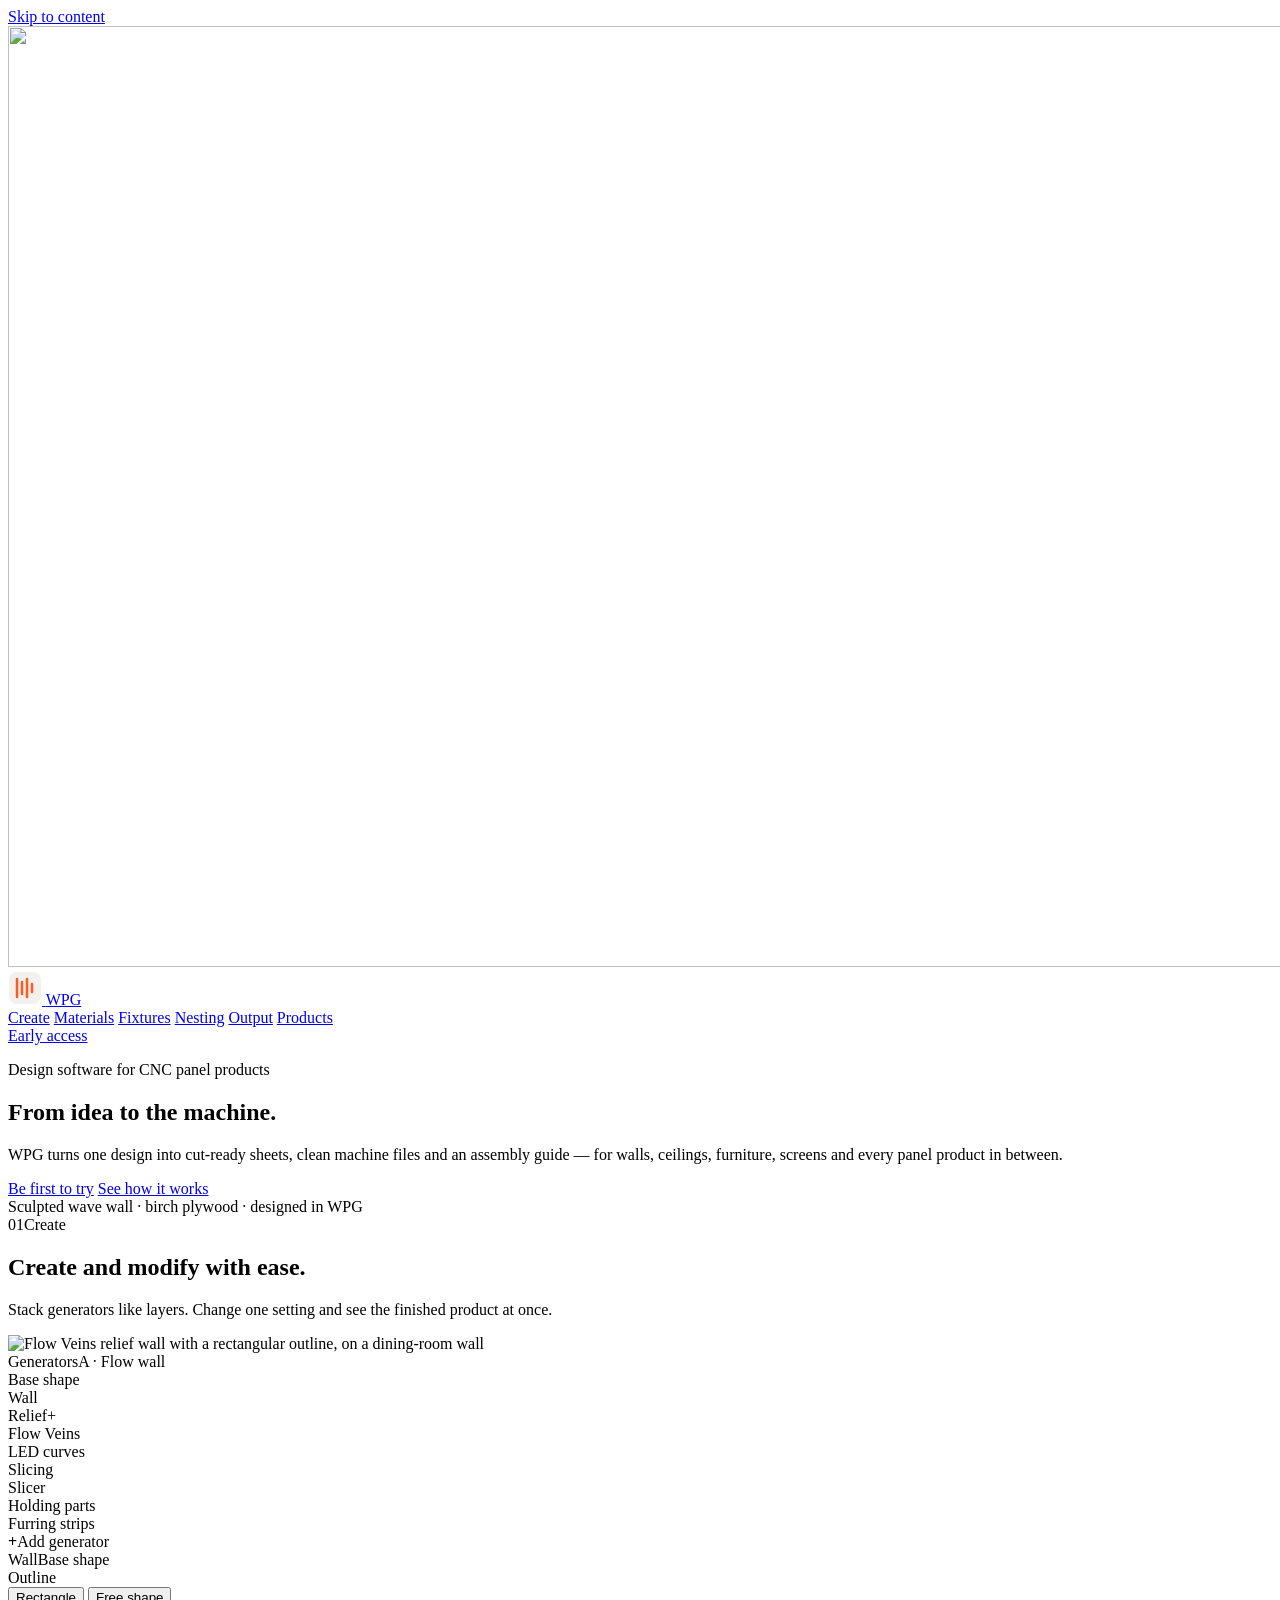
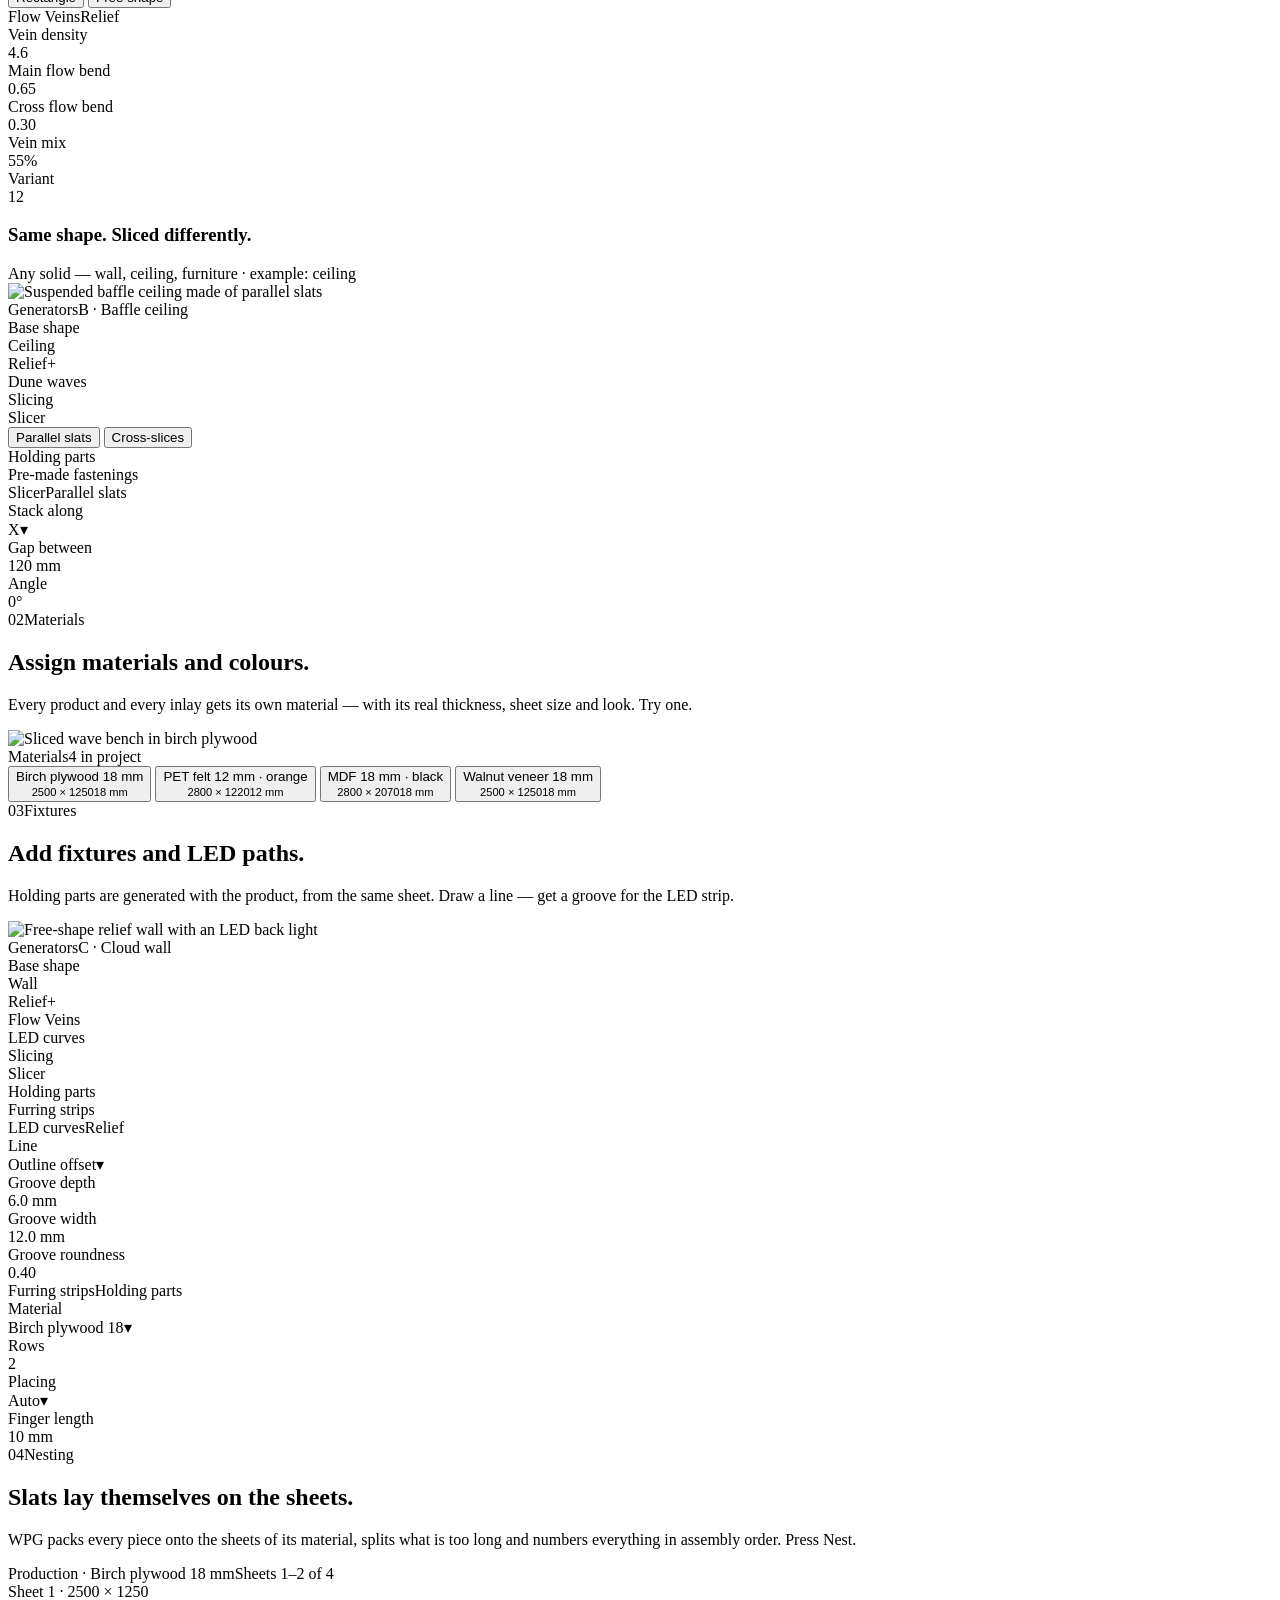
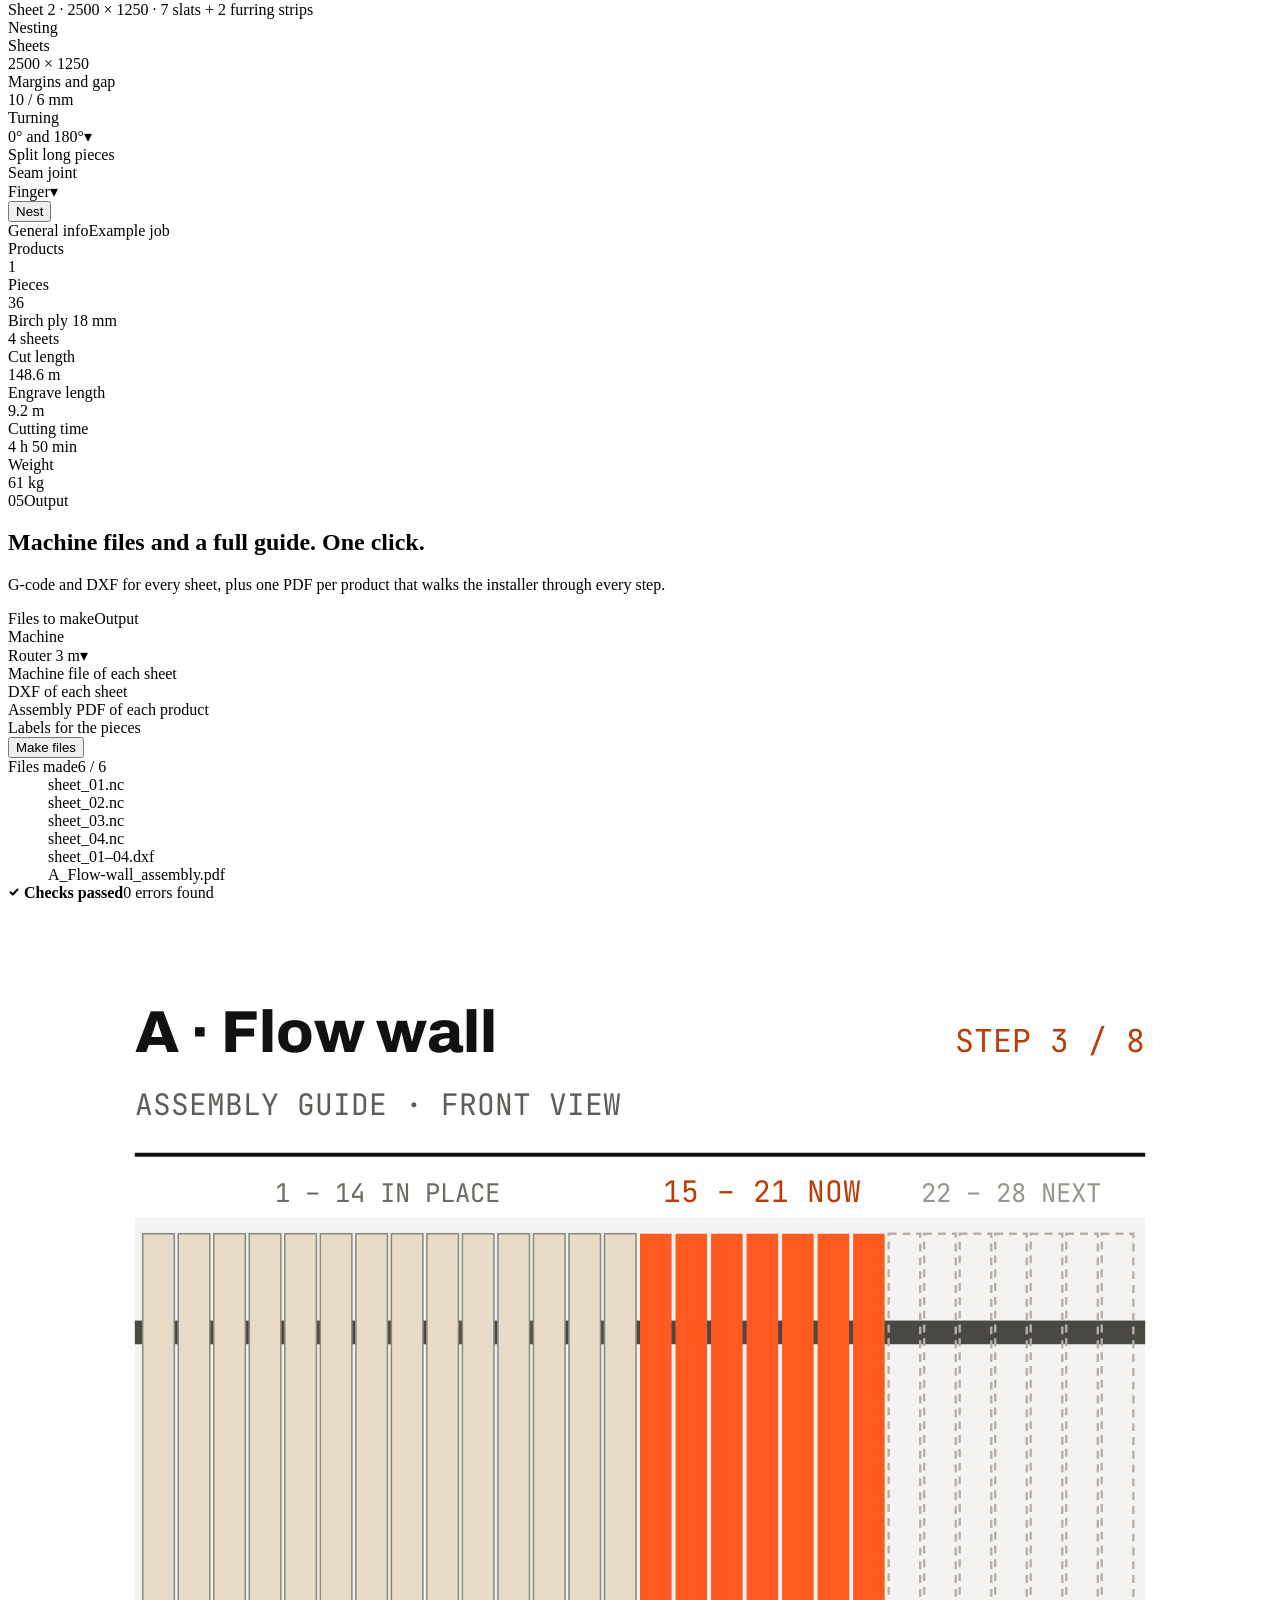
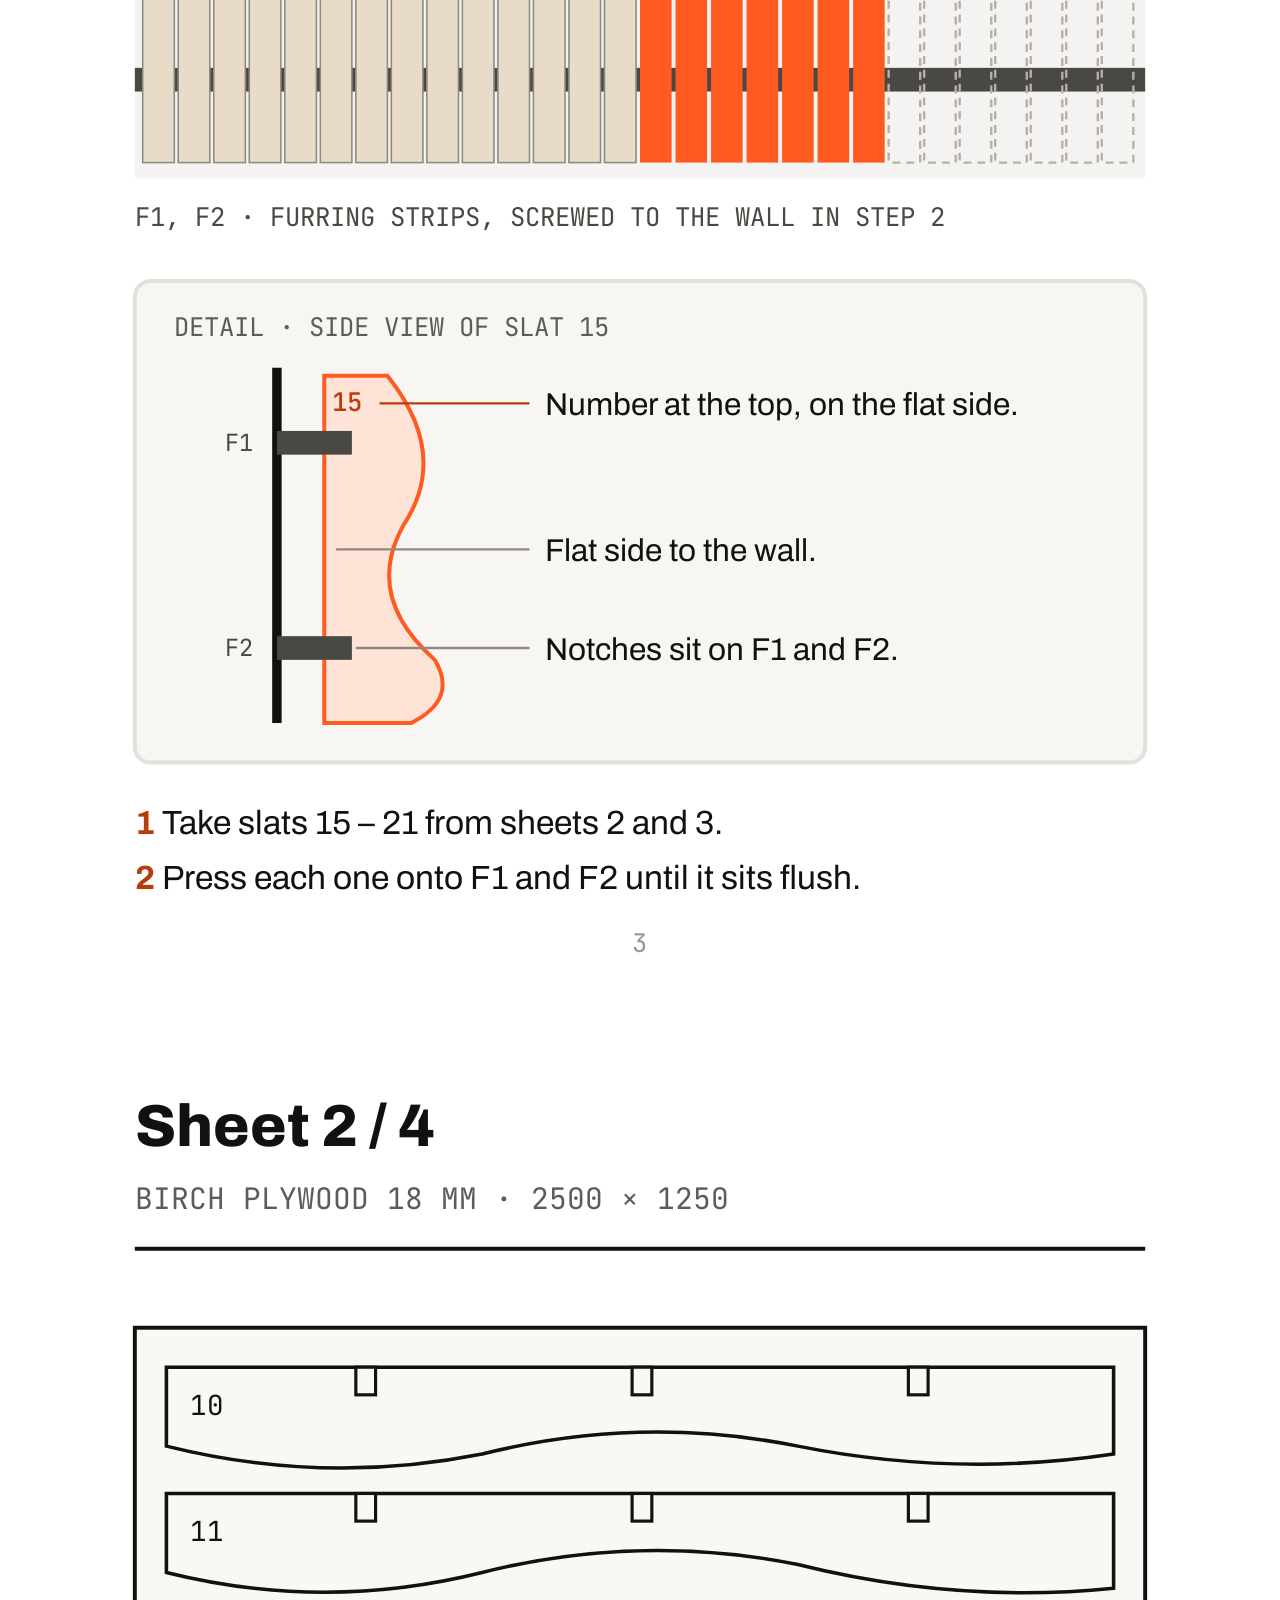
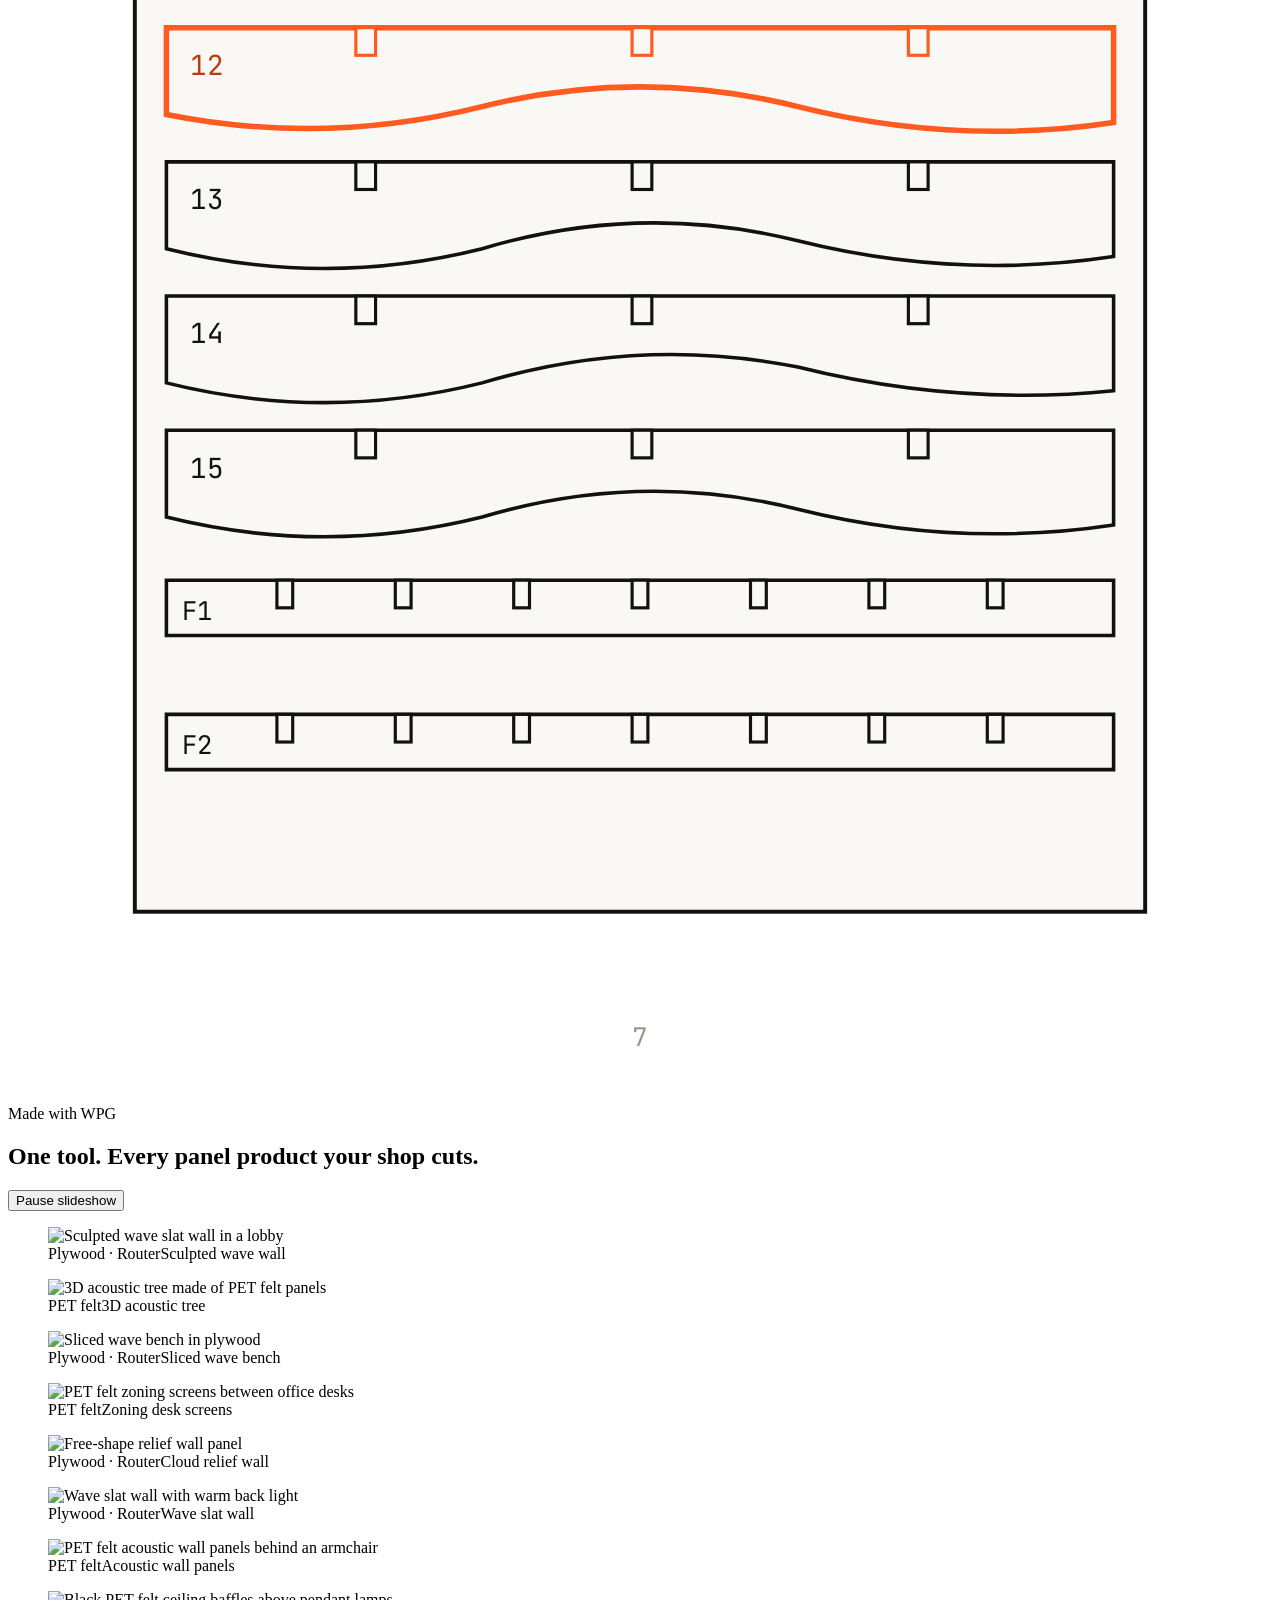
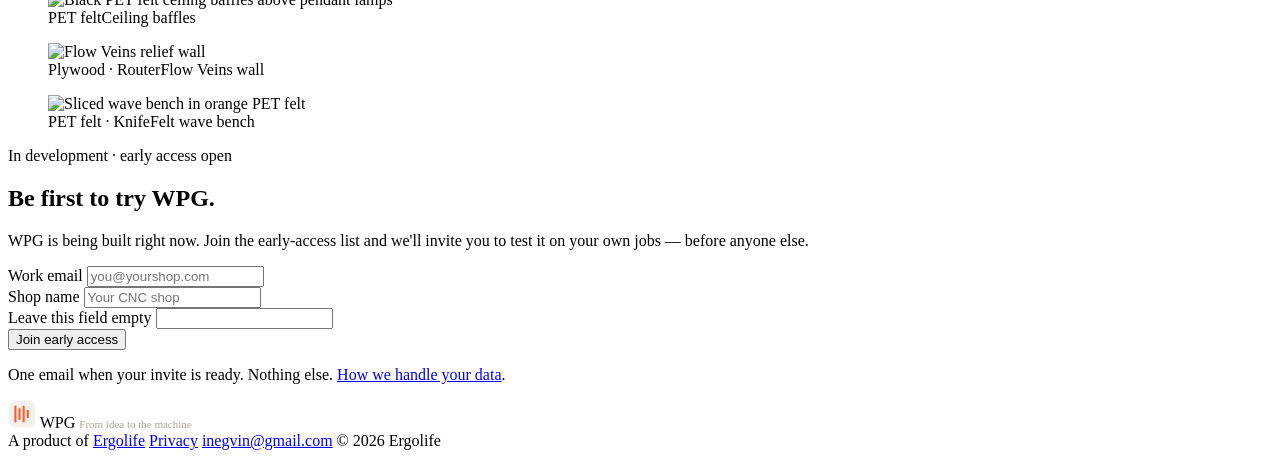
==== index.html @ 5a4cfd6c "Add files via upload" ====
<!doctype html>
<html lang="en">
<head>
  <meta charset="utf-8">
  <meta name="viewport" content="width=device-width, initial-scale=1">
  <title>WPG — From idea to the machine | CNC panel design software</title>
  <meta name="description" content="WPG turns one design into cut-ready sheets, clean machine files and an assembly guide — for walls, ceilings, furniture and every CNC panel product. In development: join early access.">
  <meta name="theme-color" content="#0b0b0a">

  <meta property="og:type" content="website">
  <meta property="og:title" content="WPG — From idea to the machine">
  <meta property="og:description" content="Design software for CNC panel products. Nesting, machine files and assembly guides in one tool. Join early access.">
  <meta property="og:image" content="assets/og-image.jpg">
  <meta name="twitter:card" content="summary_large_image">

  <link rel="icon" href="assets/favicon.svg" type="image/svg+xml">
  <link rel="preconnect" href="https://fonts.googleapis.com">
  <link rel="preconnect" href="https://fonts.gstatic.com" crossorigin>
  <link rel="stylesheet" href="https://fonts.googleapis.com/css2?family=Archivo:wdth,wght@62..125,300..900&amp;family=Instrument+Serif:ital@0;1&amp;family=JetBrains+Mono:wght@400;500&amp;display=swap">
  <link rel="preload" as="image" href="assets/img/hero-wave-lobby.jpg">
  <link rel="stylesheet" href="css/styles.css">

  <script>document.documentElement.classList.add('js');</script>
  <script src="js/config.js" defer></script>
  <script src="js/main.js" defer></script>
</head>
<body>
<a class="skip-link" href="#main">Skip to content</a>

<!-- ================= HERO ================= -->
<div class="hero">
  <img class="hero__bg" src="assets/img/hero-wave-lobby.jpg" alt="" width="1672" height="941">
  <div class="hero__scrim" aria-hidden="true"></div>

  <header class="site-header">
    <div class="wrap site-header__inner">
      <a class="brand" href="#top" aria-label="WPG home">
        <svg width="34" height="34" viewBox="0 0 34 34" aria-hidden="true"><rect x="1" y="1" width="32" height="32" rx="8" fill="#F2F1EE"/><path d="M9 8v18M14 11v12M19 8v18M24 13v8" stroke="#FF5A1F" stroke-width="2.5" stroke-linecap="round"/></svg>
        <span class="brand__name">WPG</span>
      </a>
      <nav class="site-nav mono" aria-label="Main">
        <a href="#create">Create</a>
        <a href="#materials">Materials</a>
        <a href="#fixtures">Fixtures</a>
        <a href="#nesting">Nesting</a>
        <a href="#output">Output</a>
        <a href="#products">Products</a>
      </nav>
      <a class="btn btn--primary btn--small" href="#early-access">Early access</a>
    </div>
  </header>

  <section id="top" class="wrap hero__content" aria-labelledby="hero-title">
    <p class="hero__eyebrow mono">Design software for CNC panel products</p>
    <h1 id="hero-title" class="display h1 hero__title">From idea to the <span class="serif">machine.</span></h1>
    <p class="hero__lede">WPG turns one design into cut-ready sheets, clean machine files and an assembly guide — for walls, ceilings, furniture, screens and every panel product in between.</p>
    <div class="hero__actions">
      <a class="btn btn--primary" href="#early-access">Be first to try</a>
      <a class="btn btn--ghost" href="#create">See how it works</a>
    </div>
  </section>

  <div class="wrap hero__caption"><span class="mono">Sculpted wave wall · birch plywood · designed in WPG</span></div>
</div>

<main id="main">

<!-- ================= 01 CREATE ================= -->
<section id="create" class="section section--light" aria-labelledby="create-title">
  <div class="wrap">
    <div class="chapter-head" data-reveal>
      <div class="chapter-head__label"><span class="chapter-head__num" aria-hidden="true">01</span><span class="chapter-head__tag mono">Create</span></div>
      <div class="chapter-head__text">
        <h2 id="create-title" class="display h2">Create and modify <span class="serif">with ease.</span></h2>
        <p class="lede">Stack generators like layers. Change one setting and see the finished product at once.</p>
      </div>
    </div>

    <div class="stage">
      <img class="shot" id="outline-shot" data-reveal="grow" src="assets/img/flow-veins-rectangle.jpg" width="1600" height="1000" alt="Flow Veins relief wall with a rectangular outline, on a dining-room wall" loading="lazy">

      <div class="float float--tl" data-reveal="pop">
        <div class="ui" aria-label="Generator stack, interface preview">
          <div class="ui__head"><span>Generators</span><span>A · Flow wall</span></div>
          <div class="ui__body">
            <span class="ui__group">Base shape</span>
            <div class="ui__item"><span class="tick"></span>Wall</div>
            <div class="ui__group-row"><span class="ui__group">Relief</span><span class="ui__plus" aria-hidden="true">+</span></div>
            <div class="ui__item is-on"><span class="tick"></span>Flow Veins</div>
            <div class="ui__item"><span class="tick"></span>LED curves</div>
            <span class="ui__group">Slicing</span>
            <div class="ui__item"><span class="tick"></span>Slicer</div>
            <span class="ui__group">Holding parts</span>
            <div class="ui__item"><span class="tick"></span>Furring strips</div>
            <div class="ui__add"><b>+</b>Add generator</div>
          </div>
        </div>
      </div>

      <div class="float float--br" data-reveal="pop">
        <div class="ui">
          <div class="ui__head"><span>Wall</span><span>Base shape</span></div>
          <div class="ui__body">
            <span class="ui__label">Outline</span>
            <div class="seg" role="group" aria-label="Outline of the wall">
              <button type="button" class="seg__btn" data-outline="rectangle" aria-pressed="true">Rectangle</button>
              <button type="button" class="seg__btn" data-outline="free" aria-pressed="false">Free shape</button>
            </div>
          </div>
          <div class="ui__head ui__head--split"><span>Flow Veins</span><span>Relief</span></div>
          <div class="ui__body">
            <div class="ui__row"><span class="ui__label">Vein density</span><div class="ui__slider"><span class="ui__slider-fill" style="width:46%"></span><span class="ui__slider-val">4.6</span></div></div>
            <div class="ui__row"><span class="ui__label">Main flow bend</span><div class="ui__slider"><span class="ui__slider-fill" style="width:65%"></span><span class="ui__slider-val">0.65</span></div></div>
            <div class="ui__row"><span class="ui__label">Cross flow bend</span><div class="ui__slider"><span class="ui__slider-fill" style="width:30%"></span><span class="ui__slider-val">0.30</span></div></div>
            <div class="ui__row"><span class="ui__label">Vein mix</span><div class="ui__slider"><span class="ui__slider-fill" style="width:55%"></span><span class="ui__slider-val">55%</span></div></div>
            <div class="ui__row"><span class="ui__label">Variant</span><div class="ui__value">12</div></div>
          </div>
        </div>
      </div>
    </div>

    <!-- slicing -->
    <div class="sub-head" data-reveal>
      <h3 class="display h3">Same shape. <span class="serif">Sliced differently.</span></h3>
      <span class="sub-head__note mono">Any solid — wall, ceiling, furniture · example: ceiling</span>
    </div>
    <div class="stage" id="slicer">
      <div class="shot-frame" data-reveal="grow">
        <img id="slicer-shot" src="assets/img/ceiling-parallel.jpg" width="1200" height="1200" alt="Suspended baffle ceiling made of parallel slats" loading="lazy">
      </div>

      <div class="float float--tl" data-reveal="pop">
        <div class="ui">
          <div class="ui__head"><span>Generators</span><span>B · Baffle ceiling</span></div>
          <div class="ui__body">
            <span class="ui__group">Base shape</span>
            <div class="ui__item"><span class="tick"></span>Ceiling</div>
            <div class="ui__group-row"><span class="ui__group">Relief</span><span class="ui__plus" aria-hidden="true">+</span></div>
            <div class="ui__item"><span class="tick"></span>Dune waves</div>
            <span class="ui__group">Slicing</span>
            <div class="ui__item is-on"><span class="tick"></span>Slicer</div>
            <div class="options" role="radiogroup" aria-label="Slicer type">
              <button type="button" class="option" role="radio" data-slice="parallel" aria-checked="true"><span class="option__dot" aria-hidden="true"></span>Parallel slats</button>
              <button type="button" class="option" role="radio" data-slice="cross" aria-checked="false"><span class="option__dot" aria-hidden="true"></span>Cross-slices</button>
            </div>
            <span class="ui__group">Holding parts</span>
            <div class="ui__item"><span class="tick"></span>Pre-made fastenings</div>
          </div>
        </div>
      </div>

      <div class="float float--br" data-reveal="pop">
        <div class="ui">
          <div class="ui__head"><span>Slicer</span><span id="slicer-name">Parallel slats</span></div>
          <div class="ui__body" data-slice-panel="parallel">
            <div class="ui__row"><span class="ui__label">Stack along</span><div class="ui__select"><span>X</span><span aria-hidden="true">▾</span></div></div>
            <div class="ui__row"><span class="ui__label">Gap between</span><div class="ui__value">120 mm</div></div>
            <div class="ui__row"><span class="ui__label">Angle</span><div class="ui__value">0°</div></div>
          </div>
          <div class="ui__body" data-slice-panel="cross" hidden>
            <div class="ui__row"><span class="ui__label">Slices along X</span><div class="ui__value">9</div></div>
            <div class="ui__row"><span class="ui__label">Slices along Y</span><div class="ui__value">7</div></div>
            <div class="ui__row"><span class="ui__label">Angle</span><div class="ui__value">0°</div></div>
          </div>
        </div>
      </div>
    </div>
  </div>
</section>

<!-- ================= 02 MATERIALS ================= -->
<section id="materials" class="section section--light section--tight-top" aria-labelledby="materials-title">
  <div class="wrap">
    <div class="chapter-head" data-reveal>
      <div class="chapter-head__label"><span class="chapter-head__num" aria-hidden="true">02</span><span class="chapter-head__tag mono">Materials</span></div>
      <div class="chapter-head__text">
        <h2 id="materials-title" class="display h2">Assign materials <span class="serif">and colours.</span></h2>
        <p class="lede">Every product and every inlay gets its own material — with its real thickness, sheet size and look. Try one.</p>
      </div>
    </div>

    <div class="stage">
      <img class="shot" id="material-shot" data-reveal="grow" src="assets/img/bench-birch.jpg" width="1254" height="1254" alt="Sliced wave bench in birch plywood" loading="lazy">
      <div class="float float--tr float--wide" data-reveal="pop">
        <div class="ui">
          <div class="ui__head"><span>Materials</span><span>4 in project</span></div>
          <div class="ui__body ui__body--tight" role="group" aria-label="Pick a material">
            <button type="button" class="material" aria-pressed="true" data-src="assets/img/bench-birch.jpg" data-filter="none" data-name="birch plywood">
              <span class="material__swatch" style="background:#ddbd8e"></span><span>Birch plywood 18 mm<br><small>2500 × 1250</small></span><small>18 mm</small>
            </button>
            <button type="button" class="material" aria-pressed="false" data-src="assets/img/bench-pet-felt.jpg" data-filter="none" data-name="orange PET felt">
              <span class="material__swatch" style="background:#e0571f"></span><span>PET felt 12 mm · orange<br><small>2800 × 1220</small></span><small>12 mm</small>
            </button>
            <button type="button" class="material" aria-pressed="false" data-src="assets/img/bench-birch.jpg" data-filter="grayscale(1) brightness(.42) contrast(1.35)" data-name="black MDF">
              <span class="material__swatch" style="background:#1e1e1d"></span><span>MDF 18 mm · black<br><small>2800 × 2070</small></span><small>18 mm</small>
            </button>
            <button type="button" class="material" aria-pressed="false" data-src="assets/img/bench-birch.jpg" data-filter="sepia(.35) saturate(1.3) brightness(.6) contrast(1.1)" data-name="walnut veneer">
              <span class="material__swatch" style="background:#6b4428"></span><span>Walnut veneer 18 mm<br><small>2500 × 1250</small></span><small>18 mm</small>
            </button>
          </div>
        </div>
      </div>
    </div>
  </div>
</section>

<!-- ================= 03 FIXTURES & LED ================= -->
<section id="fixtures" class="section section--dark section--blend-dark" aria-labelledby="fixtures-title">
  <div class="wrap">
    <div class="chapter-head" data-reveal>
      <div class="chapter-head__label"><span class="chapter-head__num" aria-hidden="true">03</span><span class="chapter-head__tag mono">Fixtures</span></div>
      <div class="chapter-head__text">
        <h2 id="fixtures-title" class="display h2">Add fixtures <span class="serif">and LED paths.</span></h2>
        <p class="lede">Holding parts are generated with the product, from the same sheet. Draw a line — get a groove for the LED strip.</p>
      </div>
    </div>

    <div class="stage">
      <img class="shot" data-reveal="grow" src="assets/img/flow-veins-led.jpg" width="1600" height="1000" alt="Free-shape relief wall with an LED back light" loading="lazy">

      <div class="float float--tl" data-reveal="pop">
        <div class="ui">
          <div class="ui__head"><span>Generators</span><span>C · Cloud wall</span></div>
          <div class="ui__body">
            <span class="ui__group">Base shape</span>
            <div class="ui__item"><span class="tick"></span>Wall</div>
            <div class="ui__group-row"><span class="ui__group">Relief</span><span class="ui__plus" aria-hidden="true">+</span></div>
            <div class="ui__item"><span class="tick"></span>Flow Veins</div>
            <div class="ui__item is-on"><span class="tick"></span>LED curves</div>
            <span class="ui__group">Slicing</span>
            <div class="ui__item"><span class="tick"></span>Slicer</div>
            <span class="ui__group">Holding parts</span>
            <div class="ui__item"><span class="tick"></span>Furring strips</div>
          </div>
        </div>
      </div>

      <div class="float float--tr" data-reveal="pop">
        <div class="ui">
          <div class="ui__head"><span>LED curves</span><span>Relief</span></div>
          <div class="ui__body">
            <div class="ui__row"><span class="ui__label">Line</span><div class="ui__select"><span>Outline offset</span><span aria-hidden="true">▾</span></div></div>
            <div class="ui__row"><span class="ui__label">Groove depth</span><div class="ui__value">6.0 mm</div></div>
            <div class="ui__row"><span class="ui__label">Groove width</span><div class="ui__value">12.0 mm</div></div>
            <div class="ui__row"><span class="ui__label">Groove roundness</span><div class="ui__slider"><span class="ui__slider-fill" style="width:40%"></span><span class="ui__slider-val">0.40</span></div></div>
          </div>
        </div>
      </div>

      <div class="float float--br" data-reveal="pop">
        <div class="ui">
          <div class="ui__head"><span>Furring strips</span><span>Holding parts</span></div>
          <div class="ui__body">
            <div class="ui__row"><span class="ui__label">Material</span><div class="ui__select"><span>Birch plywood 18</span><span aria-hidden="true">▾</span></div></div>
            <div class="ui__row"><span class="ui__label">Rows</span><div class="ui__value">2</div></div>
            <div class="ui__row"><span class="ui__label">Placing</span><div class="ui__select"><span>Auto</span><span aria-hidden="true">▾</span></div></div>
            <div class="ui__row"><span class="ui__label">Finger length</span><div class="ui__value">10 mm</div></div>
          </div>
        </div>
      </div>
    </div>
  </div>
</section>

<!-- ================= 04 NESTING ================= -->
<section id="nesting" class="section section--light section--blend-light" aria-labelledby="nesting-title">
  <div class="wrap">
    <div class="chapter-head" data-reveal>
      <div class="chapter-head__label"><span class="chapter-head__num" aria-hidden="true">04</span><span class="chapter-head__tag mono">Nesting</span></div>
      <div class="chapter-head__text">
        <h2 id="nesting-title" class="display h2">Slats lay themselves <span class="serif">on the sheets.</span></h2>
        <p class="lede">WPG packs every piece onto the sheets of its material, splits what is too long and numbers everything in assembly order. Press Nest.</p>
      </div>
    </div>

    <div class="production">
      <div class="ui" data-reveal="grow" style="border-radius:22px">
        <div class="ui__head"><span>Production · Birch plywood 18 mm</span><span>Sheets 1–2 of 4</span></div>
        <div class="sheets">
          <div class="sheet-wrap">
            <div class="sheet" data-sheet="0" role="img" aria-label="Sheet 1: nine numbered slats, every other one turned upside down to fit"></div>
            <span class="mono">Sheet 1 · 2500 × 1250</span>
          </div>
          <div class="sheet-wrap">
            <div class="sheet" data-sheet="1" role="img" aria-label="Sheet 2: seven numbered slats and two furring strips, F1 and F2"></div>
            <span class="mono">Sheet 2 · 2500 × 1250 · 7 slats + 2 furring strips</span>
          </div>
        </div>
      </div>

      <div class="production__side">
        <div class="ui" data-reveal="pop">
          <div class="ui__head"><span>Nesting</span><span></span></div>
          <div class="ui__body">
            <div class="ui__row"><span class="ui__label">Sheets</span><div class="ui__value">2500 × 1250</div></div>
            <div class="ui__row"><span class="ui__label">Margins and gap</span><div class="ui__value">10 / 6 mm</div></div>
            <div class="ui__row"><span class="ui__label">Turning</span><div class="ui__select"><span>0° and 180°</span><span aria-hidden="true">▾</span></div></div>
            <div class="ui__row"><span class="ui__label">Split long pieces</span><div class="ui__check"><span class="tick"></span></div></div>
            <div class="ui__row"><span class="ui__label">Seam joint</span><div class="ui__select"><span>Finger</span><span aria-hidden="true">▾</span></div></div>
            <button type="button" class="ui-btn" id="nest-btn">Nest</button>
          </div>
        </div>
        <div class="ui" data-reveal="pop">
          <div class="ui__head"><span>General info</span><span>Example job</span></div>
          <div class="ui__body">
            <div class="ui__row"><span class="ui__label">Products</span><div class="ui__value">1</div></div>
            <div class="ui__row"><span class="ui__label">Pieces</span><div class="ui__value">36</div></div>
            <div class="ui__row"><span class="ui__label">Birch ply 18 mm</span><div class="ui__value">4 sheets</div></div>
            <div class="ui__row"><span class="ui__label">Cut length</span><div class="ui__value">148.6 m</div></div>
            <div class="ui__row"><span class="ui__label">Engrave length</span><div class="ui__value">9.2 m</div></div>
            <div class="ui__row"><span class="ui__label">Cutting time</span><div class="ui__value">4 h 50 min</div></div>
            <div class="ui__row"><span class="ui__label">Weight</span><div class="ui__value">61 kg</div></div>
          </div>
        </div>
      </div>
    </div>
  </div>
</section>

<!-- ================= 05 OUTPUT ================= -->
<section id="output" class="section section--light section--tight-top" aria-labelledby="output-title">
  <div class="wrap">
    <div class="chapter-head" data-reveal>
      <div class="chapter-head__label"><span class="chapter-head__num" aria-hidden="true">05</span><span class="chapter-head__tag mono">Output</span></div>
      <div class="chapter-head__text">
        <h2 id="output-title" class="display h2">Machine files and a full guide. <span class="serif">One click.</span></h2>
        <p class="lede">G-code and DXF for every sheet, plus one PDF per product that walks the installer through every step.</p>
      </div>
    </div>

    <div class="output">
      <div class="ui" data-reveal="pop">
        <div class="ui__head"><span>Files to make</span><span>Output</span></div>
        <div class="ui__body">
          <div class="ui__row"><span class="ui__label">Machine</span><div class="ui__select"><span>Router 3 m</span><span aria-hidden="true">▾</span></div></div>
          <div class="ui__item"><span class="tick"></span>Machine file of each sheet</div>
          <div class="ui__item"><span class="tick"></span>DXF of each sheet</div>
          <div class="ui__item"><span class="tick"></span>Assembly PDF of each product</div>
          <div class="ui__item"><span class="tick tick--off"></span>Labels for the pieces</div>
          <button type="button" class="ui-btn" id="make-btn">Make files</button>
        </div>
        <div class="ui__head ui__head--split"><span>Files made</span><span id="files-count">6 / 6</span></div>
        <ul class="ui__body ui__body--tight" id="files-list" style="list-style:none;margin:0" aria-live="polite">
          <li class="file is-done"><span class="file__dot"></span>sheet_01.nc</li>
          <li class="file is-done"><span class="file__dot"></span>sheet_02.nc</li>
          <li class="file is-done"><span class="file__dot"></span>sheet_03.nc</li>
          <li class="file is-done"><span class="file__dot"></span>sheet_04.nc</li>
          <li class="file is-done"><span class="file__dot"></span>sheet_01–04.dxf</li>
          <li class="file is-done"><span class="file__dot"></span>A_Flow-wall_assembly.pdf</li>
        </ul>
        <div class="check is-ok" id="files-check" role="status">
          <span class="check__icon" aria-hidden="true"><svg width="12" height="12" viewBox="0 0 12 12" fill="none" stroke="currentColor" stroke-width="2" stroke-linecap="round" stroke-linejoin="round"><path d="M2.5 6.2l2.3 2.3 4.7-5"/></svg></span>
          <span class="check__text"><strong id="check-title">Checks passed</strong><span id="check-note">0 errors found</span></span>
        </div>
      </div>

      <div class="pages">
        <figure class="page page--1" data-reveal="grow">
          <svg viewBox="0 0 300 424" role="img" aria-label="Assembly guide page, step 3 of 8: slats 1 to 14 are in place, slats 15 to 21 are added now, slats 22 to 28 come next. A side-view detail shows the flat side to the wall, the number at the top and the notches on furring strips F1 and F2.">
            <text x="22" y="34" font-family="Archivo, sans-serif" font-weight="800" font-size="15" fill="#111110">A · Flow wall</text>
            <text x="22" y="50" font-family="JetBrains Mono, monospace" font-size="7.5" fill="#5E5C57">ASSEMBLY GUIDE · FRONT VIEW</text>
            <text x="278" y="34" text-anchor="end" font-family="JetBrains Mono, monospace" font-size="8" fill="#B93D0B">STEP 3 / 8</text>
            <line x1="22" y1="60" x2="278" y2="60" stroke="#111110"/>
            <rect x="22" y="76" width="256" height="142" fill="#F4F3F1"/>
            <rect x="22" y="102" width="256" height="6" fill="#4A4842"/>
            <rect x="22" y="190" width="256" height="6" fill="#4A4842"/>
            <g fill="#E8DCC8" stroke="#8E8A82" stroke-width=".4">
              <rect x="24" y="80" width="8" height="134"/><rect x="33" y="80" width="8" height="134"/><rect x="42" y="80" width="8" height="134"/><rect x="51" y="80" width="8" height="134"/><rect x="60" y="80" width="8" height="134"/><rect x="69" y="80" width="8" height="134"/><rect x="78" y="80" width="8" height="134"/><rect x="87" y="80" width="8" height="134"/><rect x="96" y="80" width="8" height="134"/><rect x="105" y="80" width="8" height="134"/><rect x="114" y="80" width="8" height="134"/><rect x="123" y="80" width="8" height="134"/><rect x="132" y="80" width="8" height="134"/><rect x="141" y="80" width="8" height="134"/>
            </g>
            <g fill="#FF5A1F">
              <rect x="150" y="80" width="8" height="134"/><rect x="159" y="80" width="8" height="134"/><rect x="168" y="80" width="8" height="134"/><rect x="177" y="80" width="8" height="134"/><rect x="186" y="80" width="8" height="134"/><rect x="195" y="80" width="8" height="134"/><rect x="204" y="80" width="8" height="134"/>
            </g>
            <g fill="none" stroke="#B5B1A9" stroke-width=".6" stroke-dasharray="2 1.5">
              <rect x="213" y="80" width="8" height="134"/><rect x="222" y="80" width="8" height="134"/><rect x="231" y="80" width="8" height="134"/><rect x="240" y="80" width="8" height="134"/><rect x="249" y="80" width="8" height="134"/><rect x="258" y="80" width="8" height="134"/><rect x="267" y="80" width="8" height="134"/>
            </g>
            <text x="181" y="72" text-anchor="middle" font-family="JetBrains Mono, monospace" font-size="7.5" fill="#B93D0B">15 – 21 NOW</text>
            <text x="86" y="72" text-anchor="middle" font-family="JetBrains Mono, monospace" font-size="6.5" fill="#6E6A62">1 – 14 IN PLACE</text>
            <text x="244" y="72" text-anchor="middle" font-family="JetBrains Mono, monospace" font-size="6.5" fill="#9A968E">22 – 28 NEXT</text>
            <text x="22" y="230" font-family="JetBrains Mono, monospace" font-size="6.5" fill="#4A4842">F1, F2 · FURRING STRIPS, SCREWED TO THE WALL IN STEP 2</text>
            <rect x="22" y="244" width="256" height="122" rx="4" fill="#F7F6F3" stroke="#E2E0DB"/>
            <text x="32" y="258" font-family="JetBrains Mono, monospace" font-size="6.5" fill="#5E5C57">DETAIL · SIDE VIEW OF SLAT 15</text>
            <line x1="58" y1="266" x2="58" y2="356" stroke="#111110" stroke-width="2.4"/>
            <path d="M70 268 L86 268 Q102 288 90 306 Q80 324 98 340 Q104 350 92 356 L70 356 Z" fill="#FFE3D6" stroke="#FF5A1F"/>
            <rect x="58" y="282" width="19" height="6" fill="#4A4842"/>
            <rect x="58" y="334" width="19" height="6" fill="#4A4842"/>
            <text x="52" y="287" text-anchor="end" font-family="JetBrains Mono, monospace" font-size="6" fill="#4A4842">F1</text>
            <text x="52" y="339" text-anchor="end" font-family="JetBrains Mono, monospace" font-size="6" fill="#4A4842">F2</text>
            <text x="72" y="277" font-family="JetBrains Mono, monospace" font-size="6.5" font-weight="500" fill="#B93D0B">15</text>
            <line x1="84" y1="275" x2="122" y2="275" stroke="#B93D0B" stroke-width=".6"/>
            <text x="126" y="278" font-family="Archivo, sans-serif" font-size="8" fill="#111110">Number at the top, on the flat side.</text>
            <line x1="73" y1="312" x2="122" y2="312" stroke="#8E8A82" stroke-width=".6"/>
            <text x="126" y="315" font-family="Archivo, sans-serif" font-size="8" fill="#111110">Flat side to the wall.</text>
            <line x1="78" y1="337" x2="122" y2="337" stroke="#8E8A82" stroke-width=".6"/>
            <text x="126" y="340" font-family="Archivo, sans-serif" font-size="8" fill="#111110">Notches sit on F1 and F2.</text>
            <text x="22" y="384" font-family="Archivo, sans-serif" font-size="8.5" fill="#111110"><tspan font-weight="700" fill="#B93D0B">1 </tspan> Take slats 15 – 21 from sheets 2 and 3.</text>
            <text x="22" y="398" font-family="Archivo, sans-serif" font-size="8.5" fill="#111110"><tspan font-weight="700" fill="#B93D0B">2 </tspan> Press each one onto F1 and F2 until it sits flush.</text>
            <text x="150" y="414" text-anchor="middle" font-family="JetBrains Mono, monospace" font-size="6.5" fill="#9A968E">3</text>
          </svg>
        </figure>

        <figure class="page page--2" data-reveal="grow">
          <svg viewBox="0 0 300 424" role="img" aria-label="Sheet layout page: sheet 2 of 4 with numbered slats and furring strips F1 and F2">
            <text x="22" y="34" font-family="Archivo, sans-serif" font-weight="800" font-size="15" fill="#111110">Sheet 2 / 4</text>
            <text x="22" y="50" font-family="JetBrains Mono, monospace" font-size="7.5" fill="#5E5C57">BIRCH PLYWOOD 18 MM · 2500 × 1250</text>
            <line x1="22" y1="60" x2="278" y2="60" stroke="#111110"/>
            <rect x="22" y="80" width="256" height="300" fill="#FAF8F4" stroke="#111110"/>
            <g fill="none" stroke="#111110" stroke-width=".9">
              <path d="M30 90 H270 V112 Q230 118 190 110 Q150 102 110 112 Q70 120 30 110 Z"/>
              <path d="M30 122 H270 V146 Q230 150 190 140 Q150 132 110 142 Q70 152 30 142 Z"/>
              <path d="M30 156 H270 V180 Q230 186 190 176 Q150 166 110 176 Q70 186 30 178 Z" stroke="#FF5A1F" stroke-width="1.4"/>
              <path d="M30 190 H270 V214 Q230 220 190 210 Q150 200 110 212 Q70 222 30 212 Z"/>
              <path d="M30 224 H270 V248 Q230 252 190 242 Q150 234 110 246 Q70 256 30 246 Z"/>
              <path d="M30 258 H270 V282 Q230 288 190 278 Q150 268 110 280 Q70 290 30 280 Z"/>
              <path d="M30 296 H270 V310 H30 Z"/>
              <path d="M30 330 H270 V344 H30 Z"/>
            </g>
            <g fill="#FAF8F4" stroke="#111110" stroke-width=".8">
              <rect x="78" y="90" width="5" height="7"/><rect x="148" y="90" width="5" height="7"/><rect x="218" y="90" width="5" height="7"/>
              <rect x="78" y="122" width="5" height="7"/><rect x="148" y="122" width="5" height="7"/><rect x="218" y="122" width="5" height="7"/>
              <rect x="78" y="156" width="5" height="7" stroke="#FF5A1F"/><rect x="148" y="156" width="5" height="7" stroke="#FF5A1F"/><rect x="218" y="156" width="5" height="7" stroke="#FF5A1F"/>
              <rect x="78" y="190" width="5" height="7"/><rect x="148" y="190" width="5" height="7"/><rect x="218" y="190" width="5" height="7"/>
              <rect x="78" y="224" width="5" height="7"/><rect x="148" y="224" width="5" height="7"/><rect x="218" y="224" width="5" height="7"/>
              <rect x="78" y="258" width="5" height="7"/><rect x="148" y="258" width="5" height="7"/><rect x="218" y="258" width="5" height="7"/>
              <rect x="58" y="296" width="4" height="7"/><rect x="88" y="296" width="4" height="7"/><rect x="118" y="296" width="4" height="7"/><rect x="148" y="296" width="4" height="7"/><rect x="178" y="296" width="4" height="7"/><rect x="208" y="296" width="4" height="7"/><rect x="238" y="296" width="4" height="7"/>
              <rect x="58" y="330" width="4" height="7"/><rect x="88" y="330" width="4" height="7"/><rect x="118" y="330" width="4" height="7"/><rect x="148" y="330" width="4" height="7"/><rect x="178" y="330" width="4" height="7"/><rect x="208" y="330" width="4" height="7"/><rect x="238" y="330" width="4" height="7"/>
            </g>
            <g font-family="JetBrains Mono, monospace" font-size="7" fill="#111110">
              <text x="36" y="102">10</text><text x="36" y="134">11</text><text x="36" y="168" fill="#B93D0B">12</text><text x="36" y="202">13</text><text x="36" y="236">14</text><text x="36" y="270">15</text>
              <text x="34" y="306" font-size="6.5">F1</text><text x="34" y="340" font-size="6.5">F2</text>
            </g>
            <text x="150" y="414" text-anchor="middle" font-family="JetBrains Mono, monospace" font-size="6.5" fill="#9A968E">7</text>
          </svg>
        </figure>
      </div>
    </div>
  </div>
</section>

<!-- ================= PRODUCTS ================= -->
<section id="products" class="section section--dark section--blend-dark" aria-labelledby="products-title">
  <div class="wrap products-head">
    <div class="products-head__text" data-reveal>
      <p class="mono" style="margin:0;color:var(--accent)">Made with WPG</p>
      <h2 id="products-title" class="display h2">One tool. Every panel product <span class="serif">your shop cuts.</span></h2>
    </div>
    <button type="button" class="btn btn--ghost" id="marquee-toggle" aria-pressed="false">Pause slideshow</button>
  </div>

  <div id="marquees">
    <div class="marquee">
      <div class="marquee__track">
        <figure class="card"><img src="assets/img/wave-lobby-card.jpg" alt="Sculpted wave slat wall in a lobby" loading="lazy" width="900" height="507"><figcaption><span class="card__meta mono">Plywood · Router</span><span class="card__name">Sculpted wave wall</span></figcaption></figure>
        <figure class="card"><img src="assets/img/acoustic-tree.jpg" alt="3D acoustic tree made of PET felt panels" loading="lazy" width="900" height="600"><figcaption><span class="card__meta mono">PET felt</span><span class="card__name">3D acoustic tree</span></figcaption></figure>
        <figure class="card"><img src="assets/img/wave-bench-card.jpg" alt="Sliced wave bench in plywood" loading="lazy" width="900" height="900"><figcaption><span class="card__meta mono">Plywood · Router</span><span class="card__name">Sliced wave bench</span></figcaption></figure>
        <figure class="card"><img src="assets/img/zoning-screens.jpg" alt="PET felt zoning screens between office desks" loading="lazy" width="900" height="600"><figcaption><span class="card__meta mono">PET felt</span><span class="card__name">Zoning desk screens</span></figcaption></figure>
        <figure class="card"><img src="assets/img/flow-veins-free-shape.jpg" alt="Free-shape relief wall panel" loading="lazy" width="1600" height="1000"><figcaption><span class="card__meta mono">Plywood · Router</span><span class="card__name">Cloud relief wall</span></figcaption></figure>
      </div>
    </div>
    <div class="marquee marquee--reverse">
      <div class="marquee__track">
        <figure class="card"><img src="assets/img/wave-slat-wall.jpg" alt="Wave slat wall with warm back light" loading="lazy" width="1200" height="800"><figcaption><span class="card__meta mono">Plywood · Router</span><span class="card__name">Wave slat wall</span></figcaption></figure>
        <figure class="card"><img src="assets/img/acoustic-wall-panels.jpg" alt="PET felt acoustic wall panels behind an armchair" loading="lazy" width="900" height="600"><figcaption><span class="card__meta mono">PET felt</span><span class="card__name">Acoustic wall panels</span></figcaption></figure>
        <figure class="card"><img src="assets/img/ceiling-baffles.jpg" alt="Black PET felt ceiling baffles above pendant lamps" loading="lazy" width="900" height="600"><figcaption><span class="card__meta mono">PET felt</span><span class="card__name">Ceiling baffles</span></figcaption></figure>
        <figure class="card"><img src="assets/img/flow-veins-rectangle.jpg" alt="Flow Veins relief wall" loading="lazy" width="1600" height="1000"><figcaption><span class="card__meta mono">Plywood · Router</span><span class="card__name">Flow Veins wall</span></figcaption></figure>
        <figure class="card"><img src="assets/img/bench-pet-felt.jpg" alt="Sliced wave bench in orange PET felt" loading="lazy" width="1536" height="1024"><figcaption><span class="card__meta mono">PET felt · Knife</span><span class="card__name">Felt wave bench</span></figcaption></figure>
      </div>
    </div>
  </div>

  <!-- ================= EARLY ACCESS ================= -->
  <div class="wrap">
    <div class="signup" id="early-access">
      <div class="chapter-head" data-reveal>
        <div class="chapter-head__text">
          <p class="signup__status mono"><span class="live-dot" aria-hidden="true"></span>In development · early access open</p>
        </div>
        <div class="chapter-head__text">
          <h2 class="display h2">Be first <span class="serif">to try WPG.</span></h2>
          <p class="lede">WPG is being built right now. Join the early-access list and we'll invite you to test it on your own jobs — before anyone else.</p>
        </div>
      </div>

      <form class="signup-form" id="signup-form" novalidate data-reveal="grow">
        <div class="field">
          <label class="mono" for="signup-email">Work email</label>
          <input id="signup-email" type="email" name="email" placeholder="you@yourshop.com" autocomplete="email" required maxlength="200">
        </div>
        <div class="field">
          <label class="mono" for="signup-shop">Shop name</label>
          <input id="signup-shop" type="text" name="shop" placeholder="Your CNC shop" autocomplete="organization" maxlength="200">
        </div>
        <div class="hp" aria-hidden="true">
          <label for="signup-website">Leave this field empty</label>
          <input id="signup-website" type="text" name="website" tabindex="-1" autocomplete="off">
        </div>
        <button type="submit" class="btn btn--primary">Join early access</button>
        <p class="signup-form__msg" id="signup-msg" role="status" aria-live="polite"></p>
        <p class="signup-form__note">One email when your invite is ready. Nothing else. <a href="privacy.html">How we handle your data</a>.</p>
      </form>
    </div>
  </div>
</section>

</main>

<footer class="site-footer">
  <div class="wrap site-footer__inner">
    <div class="site-footer__brand">
      <svg width="28" height="28" viewBox="0 0 34 34" aria-hidden="true"><rect x="1" y="1" width="32" height="32" rx="8" fill="#F2F1EE"/><path d="M9 8v18M14 11v12M19 8v18M24 13v8" stroke="#FF5A1F" stroke-width="2.5" stroke-linecap="round"/></svg>
      <span class="brand__name">WPG</span>
      <span class="mono" style="font-size:11px;color:#a8a49c">From idea to the machine</span>
    </div>
    <div class="site-footer__links mono">
      <span class="owner">A product of <a href="https://ergolife.ua/" rel="noopener">Ergolife</a></span>
      <a href="privacy.html">Privacy</a>
      <a href="mailto:inegvin@gmail.com">inegvin@gmail.com</a>
      <span>© <span id="year">2026</span> Ergolife</span>
    </div>
  </div>
</footer>
</body>
</html>
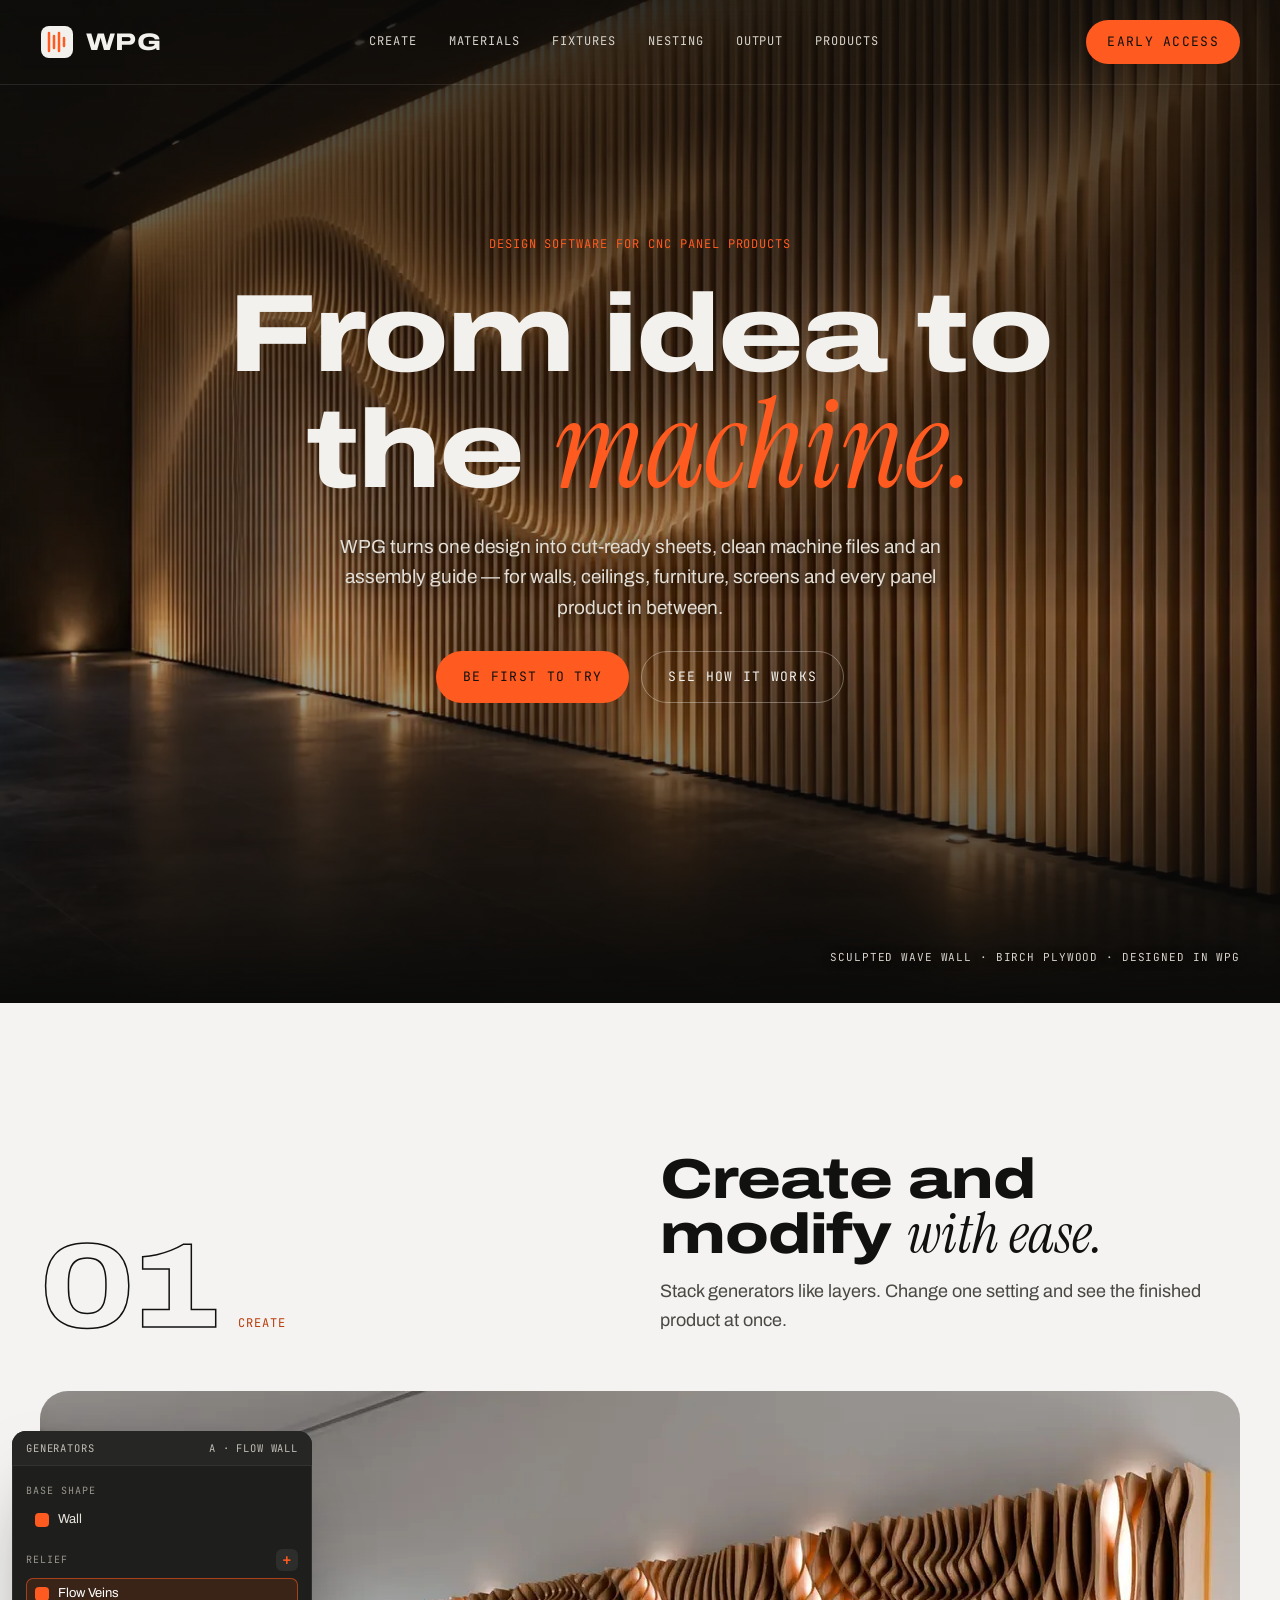
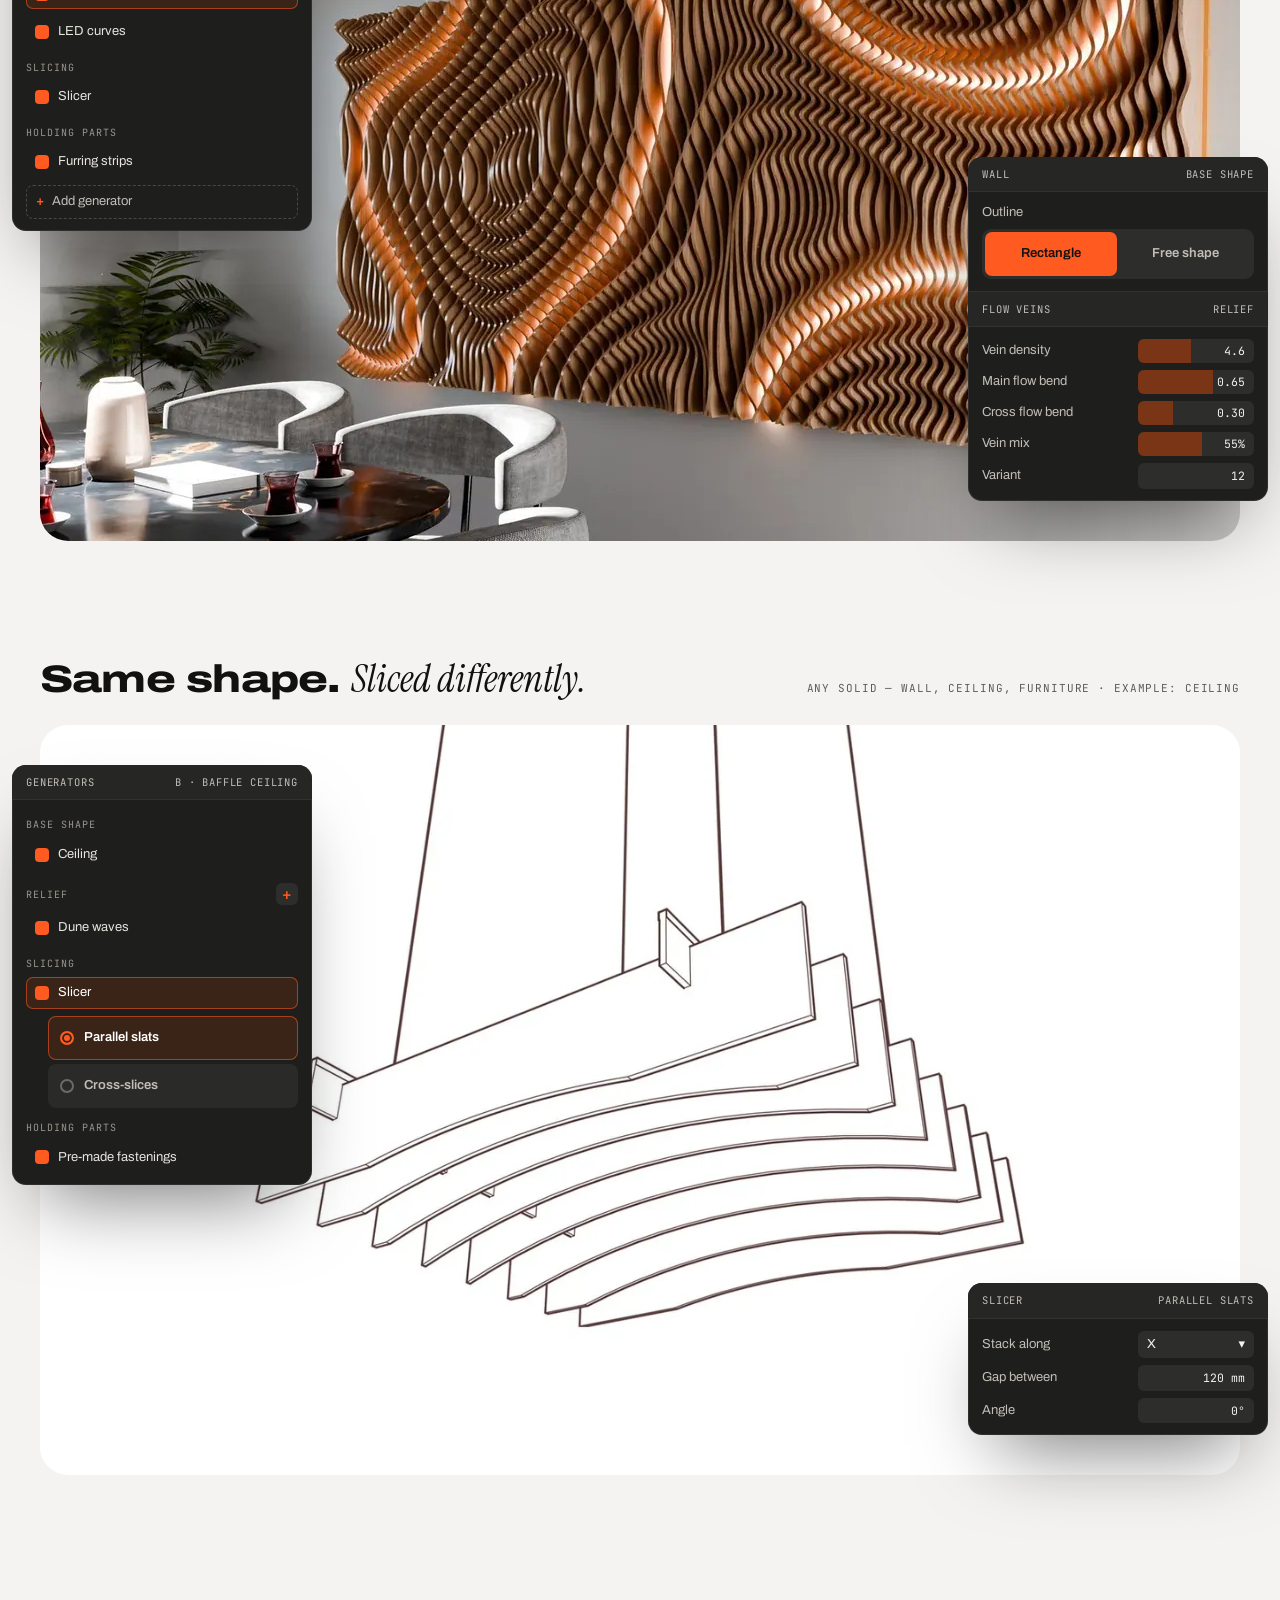
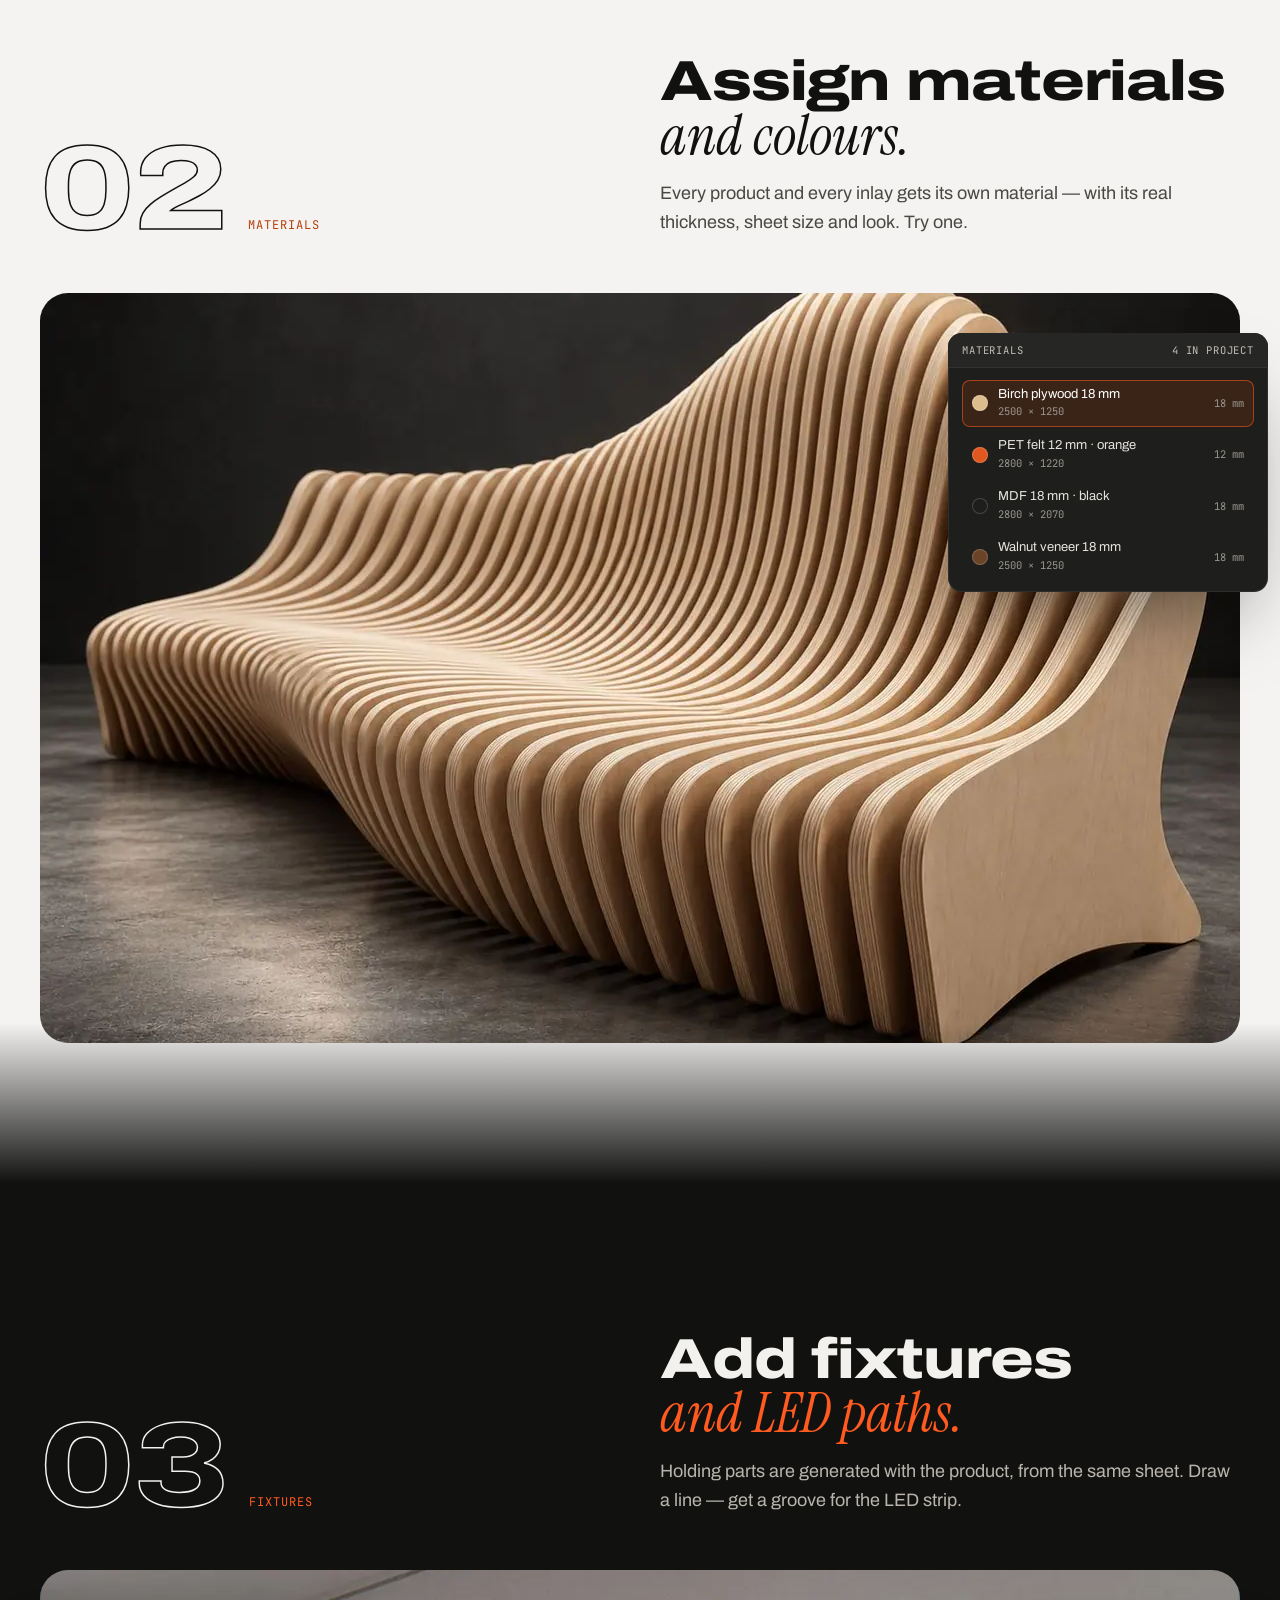
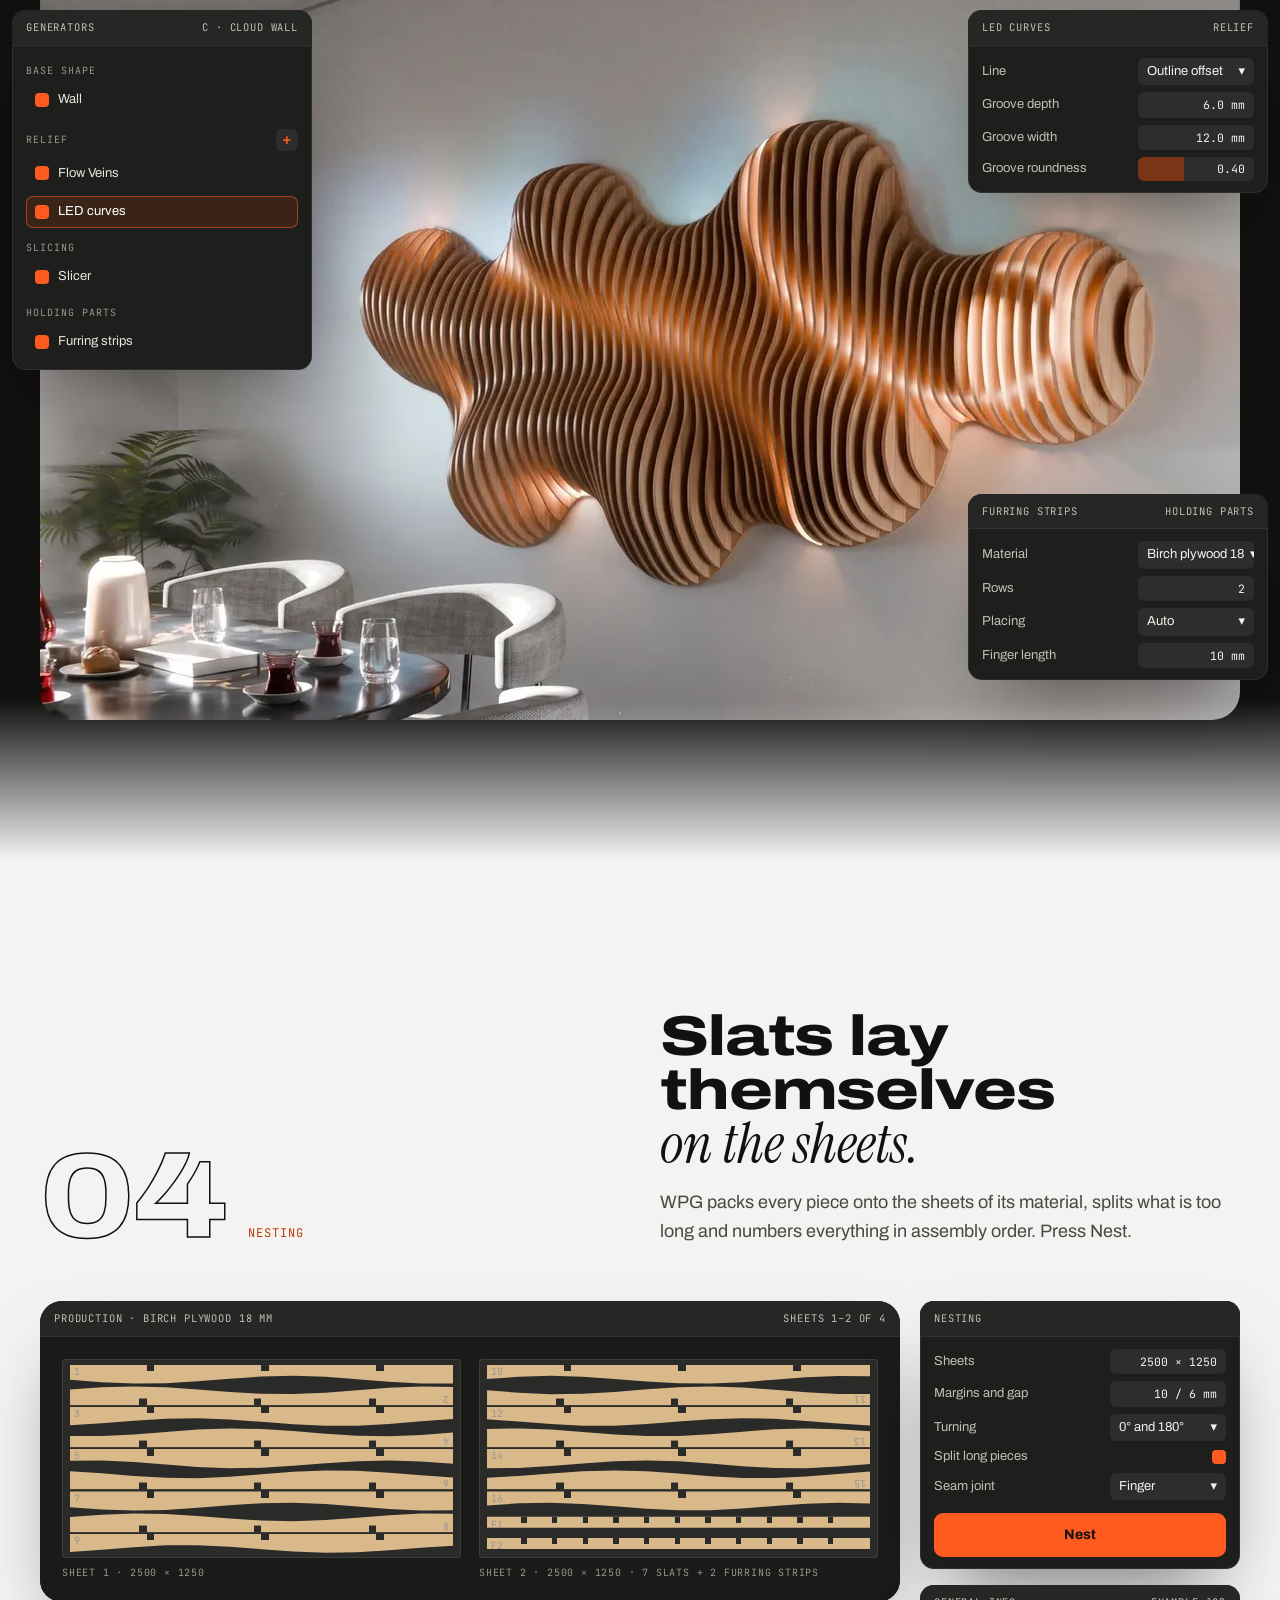
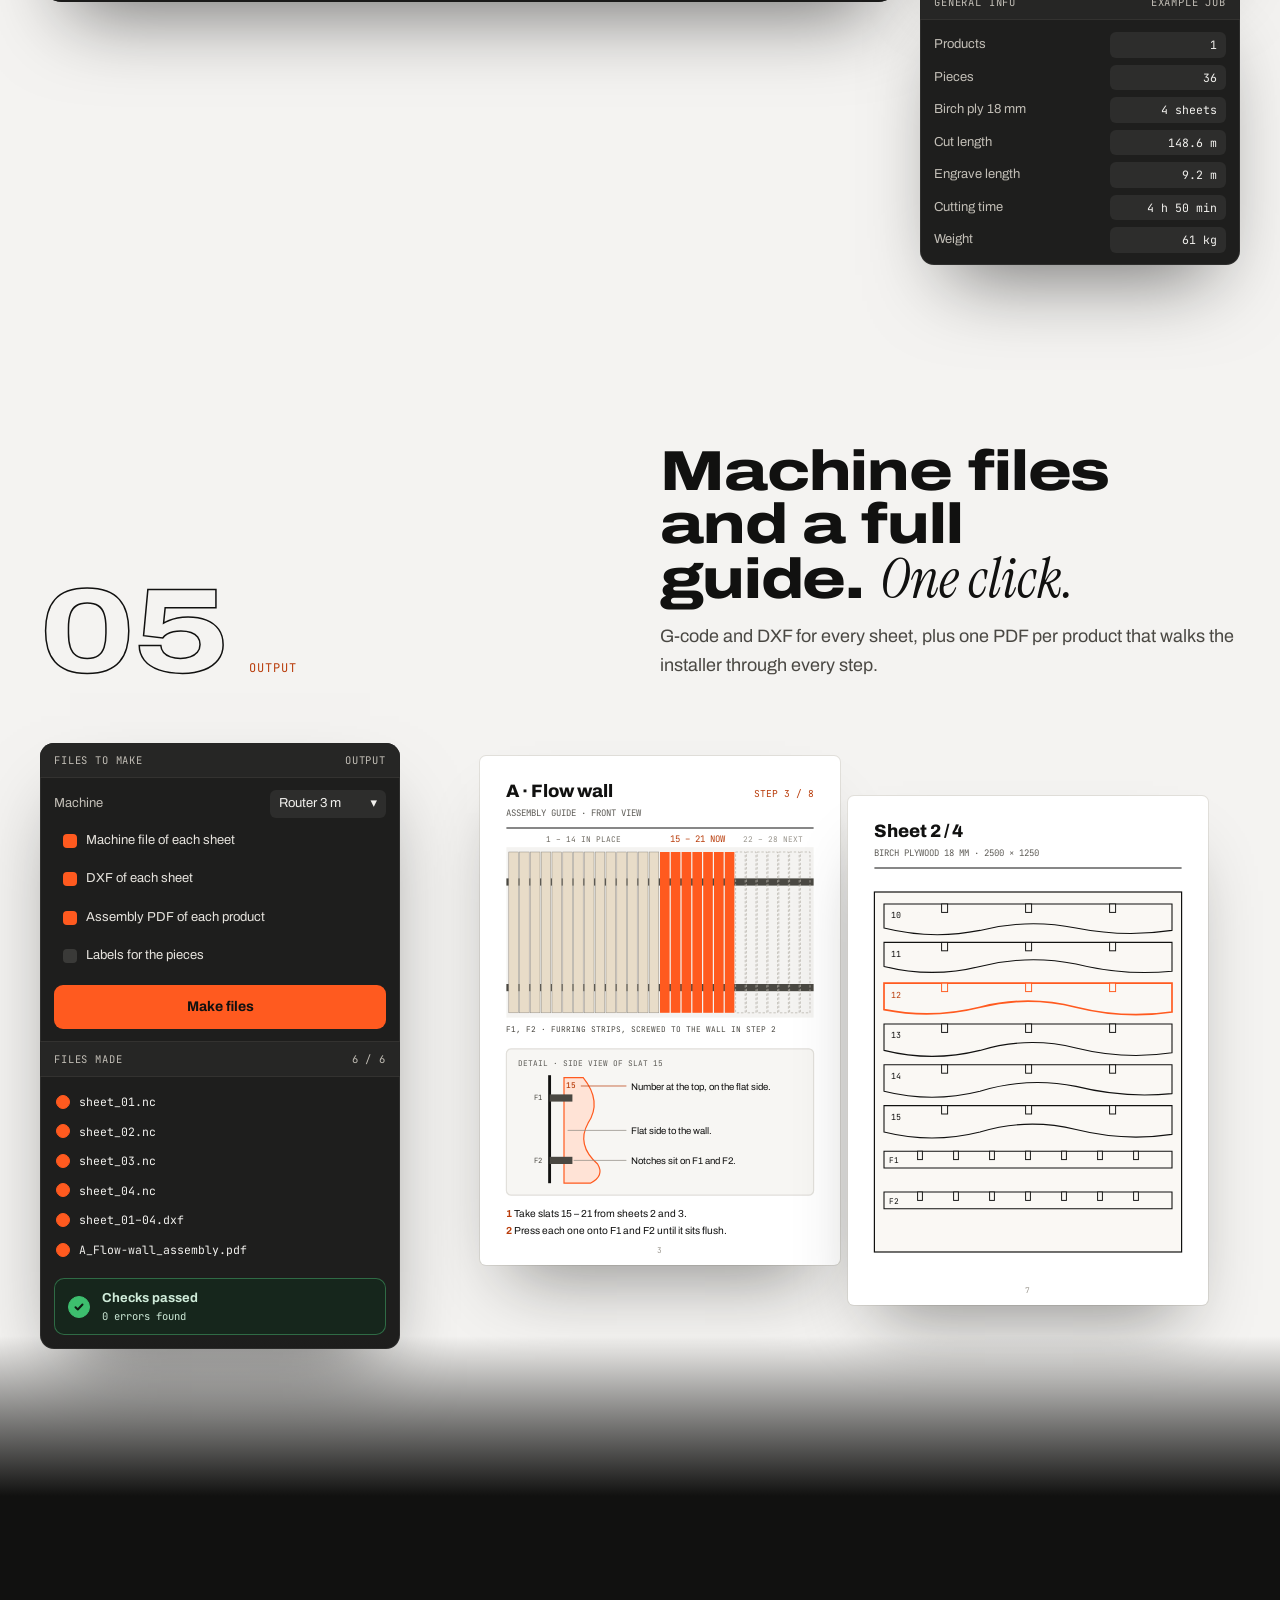
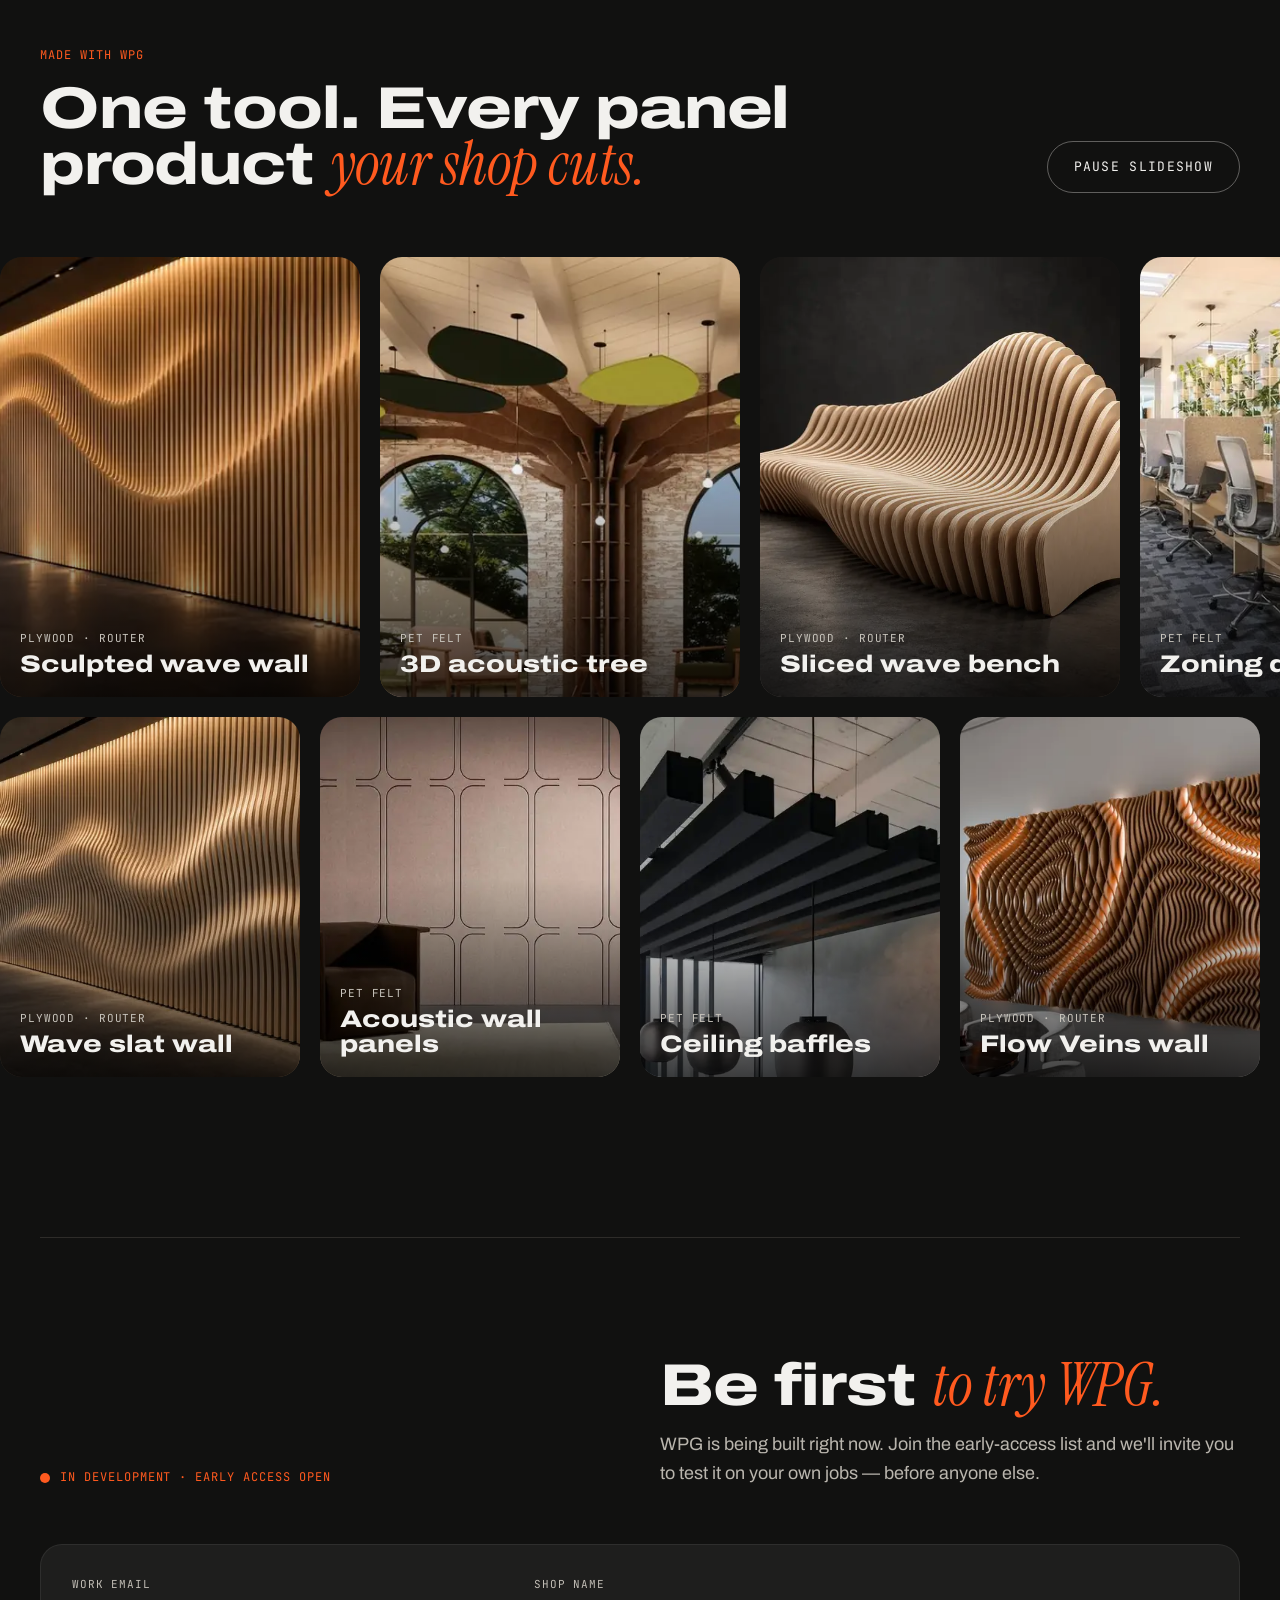
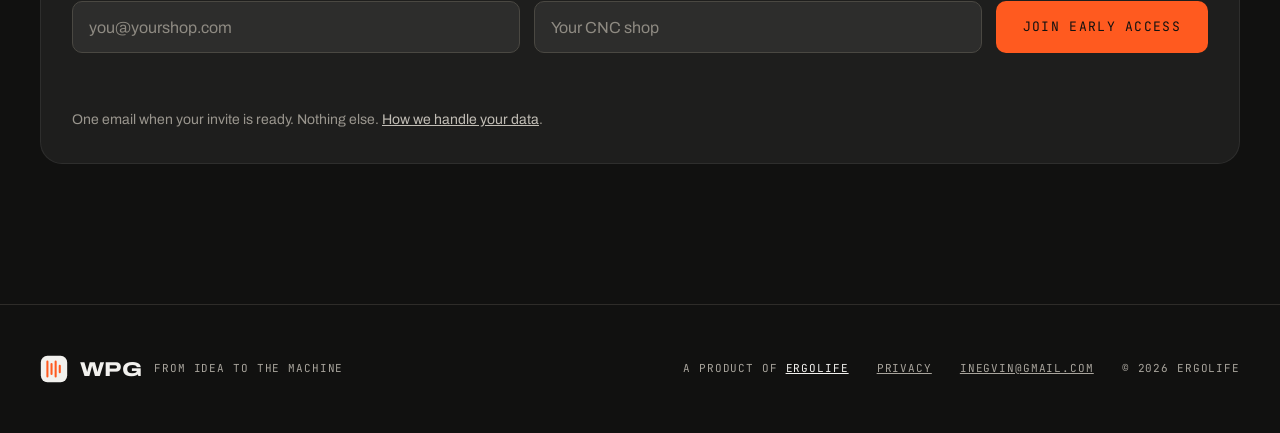
==== commit 753564e4: "Faster Web Page" ====
--- a/index.html
+++ b/index.html
@@ -16,8 +16,9 @@
   <link rel="icon" href="assets/favicon.svg" type="image/svg+xml">
   <link rel="preconnect" href="https://fonts.googleapis.com">
   <link rel="preconnect" href="https://fonts.gstatic.com" crossorigin>
-  <link rel="stylesheet" href="https://fonts.googleapis.com/css2?family=Archivo:wdth,wght@62..125,300..900&amp;family=Instrument+Serif:ital@0;1&amp;family=JetBrains+Mono:wght@400;500&amp;display=swap">
-  <link rel="preload" as="image" href="assets/img/hero-wave-lobby.jpg">
+  <link rel="stylesheet" href="https://fonts.googleapis.com/css2?family=Archivo:wdth,wght@100,400;100,600;100,700;125,800&amp;family=Instrument+Serif:ital@1&amp;family=JetBrains+Mono:wght@400;500&amp;display=swap" media="print" onload="this.media='all'">
+  <noscript><link rel="stylesheet" href="https://fonts.googleapis.com/css2?family=Archivo:wdth,wght@100,400;100,600;100,700;125,800&amp;family=Instrument+Serif:ital@1&amp;family=JetBrains+Mono:wght@400;500&amp;display=swap"></noscript>
+  <link rel="preload" as="image" href="assets/img/hero-wave-lobby.webp" imagesrcset="assets/img/hero-wave-lobby-900.webp 900w, assets/img/hero-wave-lobby.webp 1672w" imagesizes="100vw" fetchpriority="high">
   <link rel="stylesheet" href="css/styles.css">
 
   <script>document.documentElement.classList.add('js');</script>
@@ -29,7 +30,7 @@
 
 <!-- ================= HERO ================= -->
 <div class="hero">
-  <img class="hero__bg" src="assets/img/hero-wave-lobby.jpg" alt="" width="1672" height="941">
+  <img class="hero__bg" src="assets/img/hero-wave-lobby.webp" srcset="assets/img/hero-wave-lobby-900.webp 900w, assets/img/hero-wave-lobby.webp 1672w" sizes="100vw" alt="" width="1672" height="941" fetchpriority="high" decoding="async">
   <div class="hero__scrim" aria-hidden="true"></div>
 
   <header class="site-header">
@@ -77,7 +78,7 @@
     </div>
 
     <div class="stage">
-      <img class="shot" id="outline-shot" data-reveal="grow" src="assets/img/flow-veins-rectangle.jpg" width="1600" height="1000" alt="Flow Veins relief wall with a rectangular outline, on a dining-room wall" loading="lazy">
+      <img class="shot" id="outline-shot" data-reveal="grow" src="assets/img/flow-veins-rectangle.webp" width="1600" height="1000" alt="Flow Veins relief wall with a rectangular outline, on a dining-room wall" loading="lazy" decoding="async">
 
       <div class="float float--tl" data-reveal="pop">
         <div class="ui" aria-label="Generator stack, interface preview">
@@ -126,7 +127,7 @@
     </div>
     <div class="stage" id="slicer">
       <div class="shot-frame" data-reveal="grow">
-        <img id="slicer-shot" src="assets/img/ceiling-parallel.jpg" width="1200" height="1200" alt="Suspended baffle ceiling made of parallel slats" loading="lazy">
+        <img id="slicer-shot" src="assets/img/ceiling-parallel.webp" width="1200" height="1200" alt="Suspended baffle ceiling made of parallel slats" loading="lazy" decoding="async">
       </div>
 
       <div class="float float--tl" data-reveal="pop">
@@ -180,21 +181,21 @@
     </div>
 
     <div class="stage">
-      <img class="shot" id="material-shot" data-reveal="grow" src="assets/img/bench-birch.jpg" width="1254" height="1254" alt="Sliced wave bench in birch plywood" loading="lazy">
+      <img class="shot" id="material-shot" data-reveal="grow" src="assets/img/bench-birch.webp" width="1254" height="1254" alt="Sliced wave bench in birch plywood" loading="lazy" decoding="async">
       <div class="float float--tr float--wide" data-reveal="pop">
         <div class="ui">
           <div class="ui__head"><span>Materials</span><span>4 in project</span></div>
           <div class="ui__body ui__body--tight" role="group" aria-label="Pick a material">
-            <button type="button" class="material" aria-pressed="true" data-src="assets/img/bench-birch.jpg" data-filter="none" data-name="birch plywood">
+            <button type="button" class="material" aria-pressed="true" data-src="assets/img/bench-birch.webp" data-filter="none" data-name="birch plywood">
               <span class="material__swatch" style="background:#ddbd8e"></span><span>Birch plywood 18 mm<br><small>2500 × 1250</small></span><small>18 mm</small>
             </button>
-            <button type="button" class="material" aria-pressed="false" data-src="assets/img/bench-pet-felt.jpg" data-filter="none" data-name="orange PET felt">
+            <button type="button" class="material" aria-pressed="false" data-src="assets/img/bench-pet-felt.webp" data-filter="none" data-name="orange PET felt">
               <span class="material__swatch" style="background:#e0571f"></span><span>PET felt 12 mm · orange<br><small>2800 × 1220</small></span><small>12 mm</small>
             </button>
-            <button type="button" class="material" aria-pressed="false" data-src="assets/img/bench-birch.jpg" data-filter="grayscale(1) brightness(.42) contrast(1.35)" data-name="black MDF">
+            <button type="button" class="material" aria-pressed="false" data-src="assets/img/bench-birch.webp" data-filter="grayscale(1) brightness(.42) contrast(1.35)" data-name="black MDF">
               <span class="material__swatch" style="background:#1e1e1d"></span><span>MDF 18 mm · black<br><small>2800 × 2070</small></span><small>18 mm</small>
             </button>
-            <button type="button" class="material" aria-pressed="false" data-src="assets/img/bench-birch.jpg" data-filter="sepia(.35) saturate(1.3) brightness(.6) contrast(1.1)" data-name="walnut veneer">
+            <button type="button" class="material" aria-pressed="false" data-src="assets/img/bench-birch.webp" data-filter="sepia(.35) saturate(1.3) brightness(.6) contrast(1.1)" data-name="walnut veneer">
               <span class="material__swatch" style="background:#6b4428"></span><span>Walnut veneer 18 mm<br><small>2500 × 1250</small></span><small>18 mm</small>
             </button>
           </div>
@@ -216,7 +217,7 @@
     </div>
 
     <div class="stage">
-      <img class="shot" data-reveal="grow" src="assets/img/flow-veins-led.jpg" width="1600" height="1000" alt="Free-shape relief wall with an LED back light" loading="lazy">
+      <img class="shot" data-reveal="grow" src="assets/img/flow-veins-led.webp" width="1600" height="1000" alt="Free-shape relief wall with an LED back light" loading="lazy" decoding="async">
 
       <div class="float float--tl" data-reveal="pop">
         <div class="ui">
@@ -449,20 +450,20 @@
   <div id="marquees">
     <div class="marquee">
       <div class="marquee__track">
-        <figure class="card"><img src="assets/img/wave-lobby-card.jpg" alt="Sculpted wave slat wall in a lobby" loading="lazy" width="900" height="507"><figcaption><span class="card__meta mono">Plywood · Router</span><span class="card__name">Sculpted wave wall</span></figcaption></figure>
-        <figure class="card"><img src="assets/img/acoustic-tree.jpg" alt="3D acoustic tree made of PET felt panels" loading="lazy" width="900" height="600"><figcaption><span class="card__meta mono">PET felt</span><span class="card__name">3D acoustic tree</span></figcaption></figure>
-        <figure class="card"><img src="assets/img/wave-bench-card.jpg" alt="Sliced wave bench in plywood" loading="lazy" width="900" height="900"><figcaption><span class="card__meta mono">Plywood · Router</span><span class="card__name">Sliced wave bench</span></figcaption></figure>
-        <figure class="card"><img src="assets/img/zoning-screens.jpg" alt="PET felt zoning screens between office desks" loading="lazy" width="900" height="600"><figcaption><span class="card__meta mono">PET felt</span><span class="card__name">Zoning desk screens</span></figcaption></figure>
-        <figure class="card"><img src="assets/img/flow-veins-free-shape.jpg" alt="Free-shape relief wall panel" loading="lazy" width="1600" height="1000"><figcaption><span class="card__meta mono">Plywood · Router</span><span class="card__name">Cloud relief wall</span></figcaption></figure>
+        <figure class="card"><img src="assets/img/wave-lobby-card.webp" alt="Sculpted wave slat wall in a lobby" loading="lazy" decoding="async" width="900" height="507"><figcaption><span class="card__meta mono">Plywood · Router</span><span class="card__name">Sculpted wave wall</span></figcaption></figure>
+        <figure class="card"><img src="assets/img/acoustic-tree.webp" alt="3D acoustic tree made of PET felt panels" loading="lazy" decoding="async" width="900" height="600"><figcaption><span class="card__meta mono">PET felt</span><span class="card__name">3D acoustic tree</span></figcaption></figure>
+        <figure class="card"><img src="assets/img/wave-bench-card.webp" alt="Sliced wave bench in plywood" loading="lazy" decoding="async" width="900" height="900"><figcaption><span class="card__meta mono">Plywood · Router</span><span class="card__name">Sliced wave bench</span></figcaption></figure>
+        <figure class="card"><img src="assets/img/zoning-screens.webp" alt="PET felt zoning screens between office desks" loading="lazy" decoding="async" width="900" height="600"><figcaption><span class="card__meta mono">PET felt</span><span class="card__name">Zoning desk screens</span></figcaption></figure>
+        <figure class="card"><img src="assets/img/card-flow-veins-free-shape.webp" alt="Free-shape relief wall panel" loading="lazy" decoding="async" width="1600" height="1000"><figcaption><span class="card__meta mono">Plywood · Router</span><span class="card__name">Cloud relief wall</span></figcaption></figure>
       </div>
     </div>
     <div class="marquee marquee--reverse">
       <div class="marquee__track">
-        <figure class="card"><img src="assets/img/wave-slat-wall.jpg" alt="Wave slat wall with warm back light" loading="lazy" width="1200" height="800"><figcaption><span class="card__meta mono">Plywood · Router</span><span class="card__name">Wave slat wall</span></figcaption></figure>
-        <figure class="card"><img src="assets/img/acoustic-wall-panels.jpg" alt="PET felt acoustic wall panels behind an armchair" loading="lazy" width="900" height="600"><figcaption><span class="card__meta mono">PET felt</span><span class="card__name">Acoustic wall panels</span></figcaption></figure>
-        <figure class="card"><img src="assets/img/ceiling-baffles.jpg" alt="Black PET felt ceiling baffles above pendant lamps" loading="lazy" width="900" height="600"><figcaption><span class="card__meta mono">PET felt</span><span class="card__name">Ceiling baffles</span></figcaption></figure>
-        <figure class="card"><img src="assets/img/flow-veins-rectangle.jpg" alt="Flow Veins relief wall" loading="lazy" width="1600" height="1000"><figcaption><span class="card__meta mono">Plywood · Router</span><span class="card__name">Flow Veins wall</span></figcaption></figure>
-        <figure class="card"><img src="assets/img/bench-pet-felt.jpg" alt="Sliced wave bench in orange PET felt" loading="lazy" width="1536" height="1024"><figcaption><span class="card__meta mono">PET felt · Knife</span><span class="card__name">Felt wave bench</span></figcaption></figure>
+        <figure class="card"><img src="assets/img/wave-slat-wall.webp" alt="Wave slat wall with warm back light" loading="lazy" decoding="async" width="1200" height="800"><figcaption><span class="card__meta mono">Plywood · Router</span><span class="card__name">Wave slat wall</span></figcaption></figure>
+        <figure class="card"><img src="assets/img/acoustic-wall-panels.webp" alt="PET felt acoustic wall panels behind an armchair" loading="lazy" decoding="async" width="900" height="600"><figcaption><span class="card__meta mono">PET felt</span><span class="card__name">Acoustic wall panels</span></figcaption></figure>
+        <figure class="card"><img src="assets/img/ceiling-baffles.webp" alt="Black PET felt ceiling baffles above pendant lamps" loading="lazy" decoding="async" width="900" height="600"><figcaption><span class="card__meta mono">PET felt</span><span class="card__name">Ceiling baffles</span></figcaption></figure>
+        <figure class="card"><img src="assets/img/card-flow-veins-rectangle.webp" alt="Flow Veins relief wall" loading="lazy" decoding="async" width="1600" height="1000"><figcaption><span class="card__meta mono">Plywood · Router</span><span class="card__name">Flow Veins wall</span></figcaption></figure>
+        <figure class="card"><img src="assets/img/card-bench-pet-felt.webp" alt="Sliced wave bench in orange PET felt" loading="lazy" decoding="async" width="1536" height="1024"><figcaption><span class="card__meta mono">PET felt · Knife</span><span class="card__name">Felt wave bench</span></figcaption></figure>
       </div>
     </div>
   </div>
--- a/css/styles.css
+++ b/css/styles.css
@@ -0,0 +1,474 @@
+/* ==========================================================================
+   WPG landing page — styles
+   1. Tokens  2. Base  3. Layout & type  4. Buttons  5. Header & hero
+   6. Sections  7. Interface fragments  8. Nesting  9. Output & guide
+   10. Slideshow  11. Sign-up  12. Footer  13. Motion  14. Responsive
+   ========================================================================== */
+
+/* 1. Tokens ---------------------------------------------------------------- */
+:root {
+  --ink: #111110;
+  --ink-2: #4a4843;
+  --ink-3: #5e5c57;
+  --paper: #f4f3f1;
+  --white: #ffffff;
+  --night: #111110;
+  --night-2: #0b0b0a;
+  --panel: #1e1e1d;
+  --panel-2: #262625;
+  --field: #2d2d2c;
+  --line-dark: #333230;
+  --line-light: #dad8d3;
+  --on-dark: #f2f1ee;
+  --on-dark-2: #c2beb6;
+  --on-dark-3: #9a968e;
+  --accent: #ff5a1f;
+  --accent-ink: #b93d0b;     /* orange for small text on light backgrounds */
+  --accent-deep: #7a3416;
+  --accent-tint: #3a2418;
+  --ok: #3dbe6e;
+
+  --font-display: "Archivo", system-ui, -apple-system, "Segoe UI", sans-serif;
+  --font-body: "Archivo", system-ui, -apple-system, "Segoe UI", sans-serif;
+  --font-serif: "Instrument Serif", Georgia, "Times New Roman", serif;
+  --font-mono: "JetBrains Mono", ui-monospace, Menlo, Consolas, monospace;
+
+  --wrap: 1280px;
+  --gutter: 40px;
+  --radius-lg: 28px;
+  --radius-md: 14px;
+  --ease: cubic-bezier(.2, .8, .2, 1);
+}
+
+/* 2. Base ------------------------------------------------------------------ */
+*, *::before, *::after { box-sizing: border-box; }
+html { scroll-behavior: smooth; -webkit-text-size-adjust: 100%; }
+body {
+  margin: 0;
+  background: var(--paper);
+  color: var(--ink);
+  font-family: var(--font-body);
+  font-size: 17px;
+  line-height: 1.6;
+  -webkit-font-smoothing: antialiased;
+  overflow-x: hidden;
+}
+img, svg { display: block; max-width: 100%; }
+[hidden] { display: none !important; }
+a { color: inherit; }
+button, input { font: inherit; }
+:focus-visible { outline: 2px solid var(--accent); outline-offset: 3px; }
+.visually-hidden {
+  position: absolute !important; width: 1px; height: 1px; padding: 0; margin: -1px;
+  overflow: hidden; clip: rect(0 0 0 0); white-space: nowrap; border: 0;
+}
+.skip-link {
+  position: absolute; left: 16px; top: -60px; z-index: 100;
+  background: var(--accent); color: var(--ink); padding: 10px 16px; border-radius: 8px;
+  font-weight: 700; text-decoration: none;
+}
+.skip-link:focus { top: 16px; }
+
+/* 3. Layout & type --------------------------------------------------------- */
+.wrap { width: 100%; max-width: var(--wrap); margin: 0 auto; padding: 0 var(--gutter); }
+.mono {
+  font-family: var(--font-mono);
+  font-size: 12px;
+  letter-spacing: .08em;
+  text-transform: uppercase;
+}
+.display {
+  font-family: var(--font-display);
+  font-stretch: 125%;
+  font-weight: 800;
+  letter-spacing: -.02em;
+  line-height: .95;
+  text-wrap: balance;
+  margin: 0;
+}
+.serif {
+  font-family: var(--font-serif);
+  font-style: italic;
+  font-weight: 400;
+  font-stretch: 100%;
+  letter-spacing: 0;
+}
+.lede { margin: 0; font-size: 18px; color: var(--ink-2); text-wrap: pretty; }
+.h1 { font-size: clamp(52px, 8.6vw, 124px); }
+.h2 { font-size: clamp(38px, 4.4vw, 58px); }
+.h3 { font-size: clamp(30px, 3vw, 40px); }
+
+/* 4. Buttons --------------------------------------------------------------- */
+.btn {
+  display: inline-flex; align-items: center; justify-content: center; gap: 10px;
+  min-height: 52px; padding: 0 26px;
+  border: 1px solid transparent; border-radius: 999px;
+  font-family: var(--font-mono); font-size: 13px; letter-spacing: .1em; text-transform: uppercase;
+  text-decoration: none; cursor: pointer;
+  transition: background-color .2s, border-color .2s, color .2s, transform .2s var(--ease);
+}
+.btn:active { transform: translateY(1px); }
+.btn--primary { background: var(--accent); color: var(--ink); }
+.btn--primary:hover { background: #ff7440; }
+.btn--ghost { border-color: rgba(242, 241, 238, .35); color: var(--on-dark); background: transparent; }
+.btn--ghost:hover { border-color: var(--on-dark); }
+.btn--small { min-height: 44px; padding: 0 20px; }
+
+/* 5. Header & hero --------------------------------------------------------- */
+.hero {
+  position: relative;
+  overflow: hidden;
+  background: var(--night-2);
+  color: var(--on-dark);
+  isolation: isolate;
+}
+.hero__bg {
+  position: absolute; inset: 0; z-index: -2;
+  width: 100%; height: 100%;
+  object-fit: cover; object-position: center 55%;
+  transform-origin: center 60%;
+  will-change: transform;
+}
+.hero__scrim {
+  position: absolute; inset: 0; z-index: -1;
+  background: linear-gradient(180deg,
+    rgba(11, 11, 10, .86) 0%,
+    rgba(11, 11, 10, .5) 34%,
+    rgba(11, 11, 10, .28) 62%,
+    rgba(11, 11, 10, .7) 86%,
+    var(--night-2) 100%);
+}
+.site-header { border-bottom: 1px solid rgba(242, 241, 238, .1); }
+.site-header__inner {
+  display: flex; align-items: center; justify-content: space-between; gap: 24px;
+  height: 84px;
+}
+.brand { display: flex; align-items: center; gap: 12px; text-decoration: none; color: var(--on-dark); }
+.brand__name { font-family: var(--font-display); font-stretch: 125%; font-weight: 800; font-size: 24px; letter-spacing: .02em; }
+.site-nav { display: flex; gap: 32px; }
+.site-nav a { text-decoration: none; color: #d8d4cc; transition: color .2s; }
+.site-nav a:hover { color: var(--accent); }
+
+.hero__content {
+  display: flex; flex-direction: column; align-items: center; gap: 28px;
+  text-align: center;
+  padding-top: 150px; padding-bottom: 300px;
+}
+.hero__eyebrow { margin: 0; color: var(--accent); }
+.hero__title { max-width: 1100px; }
+.hero__title .serif { color: var(--accent); font-size: 1.12em; }
+.hero__lede {
+  margin: 0; max-width: 640px; font-size: 19px; color: #e2ded6;
+  text-shadow: 0 1px 14px rgba(0, 0, 0, .7);
+}
+.hero__actions { display: flex; flex-wrap: wrap; justify-content: center; gap: 12px; }
+.hero__caption {
+  position: absolute; right: 0; left: 0; bottom: 36px;
+  display: flex; justify-content: flex-end;
+  color: #d8d4cc; text-shadow: 0 1px 8px rgba(0, 0, 0, .8);
+}
+.hero__caption span { font-size: 11px; }
+
+/* 6. Sections -------------------------------------------------------------- */
+.section { padding: 150px 0 140px; }
+.section--light { background: var(--paper); }
+.section--dark { background: var(--night); color: var(--on-dark); }
+.section--dark .lede { color: #b9b5ad; }
+.section--tight-top { padding-top: 40px; }
+/* soft fade from the section above into this one */
+.section--blend-dark, .section--blend-light { position: relative; }
+.section--blend-dark::before, .section--blend-light::before {
+  content: ""; position: absolute; left: 0; right: 0; top: -160px; height: 160px; pointer-events: none;
+}
+.section--blend-dark::before { background: linear-gradient(180deg, rgba(17, 17, 16, 0), var(--night)); }
+.section--blend-light::before { background: linear-gradient(180deg, rgba(244, 243, 241, 0), var(--paper)); }
+
+.chapter-head {
+  display: grid; grid-template-columns: minmax(0, 1fr) minmax(0, 1fr);
+  gap: 40px; align-items: end; margin-bottom: 56px;
+}
+.chapter-head__label { display: flex; align-items: baseline; gap: 20px; }
+.chapter-head__num {
+  font-family: var(--font-display); font-stretch: 125%; font-weight: 800;
+  font-size: 120px; line-height: .8; color: transparent;
+  -webkit-text-stroke: 1.5px var(--ink);
+}
+.section--dark .chapter-head__num { -webkit-text-stroke-color: var(--on-dark); }
+.chapter-head__tag { color: var(--accent-ink); }
+.section--dark .chapter-head__tag { color: var(--accent); }
+.chapter-head__text { display: flex; flex-direction: column; gap: 16px; }
+.section--dark .h2 .serif { color: var(--accent); }
+
+.sub-head {
+  display: flex; flex-wrap: wrap; justify-content: space-between; align-items: baseline; gap: 16px;
+  margin: 120px 0 28px;
+}
+.sub-head__note { font-size: 11px; color: var(--ink-3); }
+
+/* stage: a large image with interface fragments floating over it */
+.stage { position: relative; }
+.shot {
+  width: 100%; height: auto; aspect-ratio: 16 / 10; object-fit: cover;
+  border-radius: var(--radius-lg); background: #e3e1dc;
+  transition: filter .6s ease, opacity .35s ease;
+}
+.section--dark .shot { background: #1c1b19; }
+.shot-frame {
+  background: var(--white); border-radius: var(--radius-lg);
+  aspect-ratio: 16 / 10; overflow: hidden;
+  display: flex; align-items: center; justify-content: center;
+}
+.shot-frame img { height: 118%; width: auto; max-width: none; transition: opacity .35s ease; }
+.float { position: absolute; width: 300px; z-index: 1; }
+.float--wide { width: 320px; }
+.float--tl { left: -28px; top: 40px; }
+.float--tr { right: -28px; top: 40px; }
+.float--bl { left: -28px; bottom: 40px; }
+.float--br { right: -28px; bottom: 40px; }
+.is-swapping { opacity: .25; }
+
+/* 7. Interface fragments --------------------------------------------------- */
+.ui {
+  background: var(--panel); color: #e6e3dd;
+  border-radius: var(--radius-md); overflow: hidden;
+  box-shadow: 0 40px 80px -30px rgba(0, 0, 0, .55), inset 0 0 0 1px rgba(255, 255, 255, .07);
+  font-size: 13px; line-height: 1.35; text-align: left;
+}
+.ui__head {
+  display: flex; justify-content: space-between; align-items: center; gap: 8px;
+  padding: 10px 14px; background: var(--panel-2); border-bottom: 1px solid var(--line-dark);
+  font-family: var(--font-mono); font-size: 10.5px; letter-spacing: .08em; text-transform: uppercase;
+  color: var(--on-dark-2);
+}
+.ui__head--split { border-top: 1px solid var(--line-dark); }
+.ui__body { padding: 12px 14px; display: flex; flex-direction: column; gap: 7px; }
+.ui__body--tight { gap: 4px; }
+.ui__group {
+  font-family: var(--font-mono); font-size: 10px; letter-spacing: .1em; text-transform: uppercase;
+  color: var(--on-dark-3); padding-top: 6px;
+}
+.ui__group-row { display: flex; justify-content: space-between; align-items: center; padding-top: 6px; }
+.ui__group-row .ui__group { padding-top: 0; }
+.ui__plus {
+  width: 22px; height: 22px; border-radius: 6px; background: var(--field); color: var(--accent);
+  display: inline-flex; align-items: center; justify-content: center; font-weight: 700; font-size: 15px; line-height: 1;
+}
+.ui__item { display: flex; align-items: center; gap: 9px; padding: 7px 9px; border-radius: 7px; }
+.ui__item.is-on { background: var(--accent-tint); box-shadow: inset 0 0 0 1px rgba(255, 90, 31, .55); color: var(--white); }
+.ui__add { display: flex; align-items: center; gap: 8px; padding: 7px 9px; border-radius: 7px; border: 1px dashed #4a4842; color: var(--on-dark-2); }
+.ui__add b { color: var(--accent); }
+.tick { width: 14px; height: 14px; border-radius: 4px; background: var(--accent); flex: 0 0 auto; }
+.tick--off { background: #3a3a38; }
+.ui__row { display: grid; grid-template-columns: minmax(0, 1fr) 116px; align-items: center; gap: 10px; }
+.ui__label { color: var(--on-dark-2); }
+.ui__value, .ui__select {
+  background: var(--field); border-radius: 6px; padding: 5px 9px;
+  font-family: var(--font-mono); font-size: 11.5px; color: var(--on-dark);
+  white-space: nowrap; overflow: hidden; text-overflow: ellipsis;
+}
+.ui__value { text-align: right; }
+.ui__select { display: flex; justify-content: space-between; gap: 6px; font-family: var(--font-body); font-size: 13px; }
+.ui__slider { position: relative; height: 24px; background: var(--field); border-radius: 6px; overflow: hidden; font-family: var(--font-mono); font-size: 11.5px; }
+.ui__slider-fill { position: absolute; left: 0; top: 0; bottom: 0; background: var(--accent-deep); }
+.ui__slider-val { position: relative; display: block; text-align: right; padding: 4px 9px; color: var(--on-dark); }
+.ui__check { display: flex; justify-content: flex-end; }
+
+/* segmented choice (outline) */
+.seg { display: flex; gap: 3px; padding: 3px; background: var(--field); border-radius: 9px; }
+.seg__btn {
+  flex: 1; min-height: 44px; border: 0; border-radius: 7px; background: transparent;
+  color: var(--on-dark-2); font-weight: 600; font-size: 13px; cursor: pointer;
+  transition: background-color .2s, color .2s;
+}
+.seg__btn:hover { color: var(--white); }
+.seg__btn[aria-pressed="true"] { background: var(--accent); color: var(--ink); }
+
+/* radio-style options (slicer) */
+.options { display: flex; flex-direction: column; gap: 4px; padding-left: 22px; }
+.option {
+  display: flex; align-items: center; gap: 10px; width: 100%; min-height: 44px; padding: 0 12px;
+  border: 0; border-radius: 8px; background: #2a2a29; color: var(--on-dark-2);
+  font-weight: 600; font-size: 13px; text-align: left; cursor: pointer;
+  transition: background-color .25s, color .25s;
+}
+.option:hover { color: var(--white); }
+.option__dot { width: 14px; height: 14px; border-radius: 50%; border: 2px solid #6e6a62; flex: 0 0 auto; transition: background-color .25s, border-color .25s; }
+.option[aria-checked="true"] { background: var(--accent-tint); box-shadow: inset 0 0 0 1px rgba(255, 90, 31, .55); color: var(--white); }
+.option[aria-checked="true"] .option__dot { border-color: var(--accent); background: var(--accent); box-shadow: inset 0 0 0 2px var(--accent-tint); }
+
+/* material list */
+.material {
+  display: grid; grid-template-columns: 16px minmax(0, 1fr) auto; gap: 10px; align-items: center;
+  width: 100%; min-height: 44px; padding: 6px 10px; border: 0; border-radius: 8px;
+  background: transparent; color: #e6e3dd; font-size: 13px; text-align: left; cursor: pointer;
+}
+.material:hover { background: #2a2a29; }
+.material[aria-pressed="true"] { background: var(--accent-tint); box-shadow: inset 0 0 0 1px rgba(255, 90, 31, .55); color: var(--white); }
+.material small { font-family: var(--font-mono); font-size: 10.5px; color: var(--on-dark-3); }
+.material__swatch { width: 16px; height: 16px; border-radius: 50%; box-shadow: inset 0 0 0 1px rgba(255, 255, 255, .18); }
+
+.ui-btn {
+  width: 100%; min-height: 44px; margin-top: 6px; border: 0; border-radius: 9px;
+  background: var(--accent); color: var(--ink); font-weight: 700; font-size: 14px; cursor: pointer;
+}
+.ui-btn:hover { background: #ff7440; }
+
+/* 8. Nesting --------------------------------------------------------------- */
+.production { display: grid; grid-template-columns: minmax(0, 1fr) 320px; gap: 20px; align-items: start; }
+.production__side { display: flex; flex-direction: column; gap: 16px; }
+.sheets { background: #1a1a19; padding: 22px; display: grid; grid-template-columns: repeat(2, minmax(0, 1fr)); gap: 18px; }
+.sheet-wrap { display: flex; flex-direction: column; gap: 8px; }
+.sheet-wrap span { font-size: 10px; color: var(--on-dark-3); }
+.sheet { position: relative; aspect-ratio: 2 / 1; background: #2a2a28; border-radius: 4px; box-shadow: inset 0 0 0 1px #3e3d3a; }
+.piece {
+  position: absolute; left: 2%; width: 96%; height: 9.8%;
+  transition: transform .9s var(--ease);
+}
+.piece__face { position: absolute; inset: 0; background: #d9b98a; }
+.piece__notch { position: absolute; top: 0; width: 2%; height: 34%; background: #2a2a28; }
+.piece__tooth { position: absolute; top: 22%; width: 1.4%; height: 30%; background: #2a2a28; }
+.piece__num {
+  position: absolute; left: 1%; top: 12%;
+  font-family: var(--font-mono); font-size: 8px; line-height: 1; color: #2b2116;
+}
+
+/* 9. Output & guide -------------------------------------------------------- */
+.output { display: grid; grid-template-columns: 360px minmax(0, 1fr); gap: 48px; align-items: center; }
+.file { display: flex; align-items: center; gap: 9px; padding: 5px 2px; font-family: var(--font-mono); font-size: 11.5px; color: #6e6a62; transition: color .3s; }
+.file__dot { width: 14px; height: 14px; border-radius: 50%; border: 1.5px solid #4a4842; flex: 0 0 auto; transition: background-color .3s, border-color .3s; }
+.file.is-done { color: var(--on-dark); }
+.file.is-done .file__dot { border-color: var(--accent); background: var(--accent); }
+.check {
+  display: flex; align-items: center; gap: 12px; margin: 4px 14px 14px; padding: 12px 14px;
+  border-radius: 10px; background: #252524; color: #8e8a82; box-shadow: inset 0 0 0 1px var(--line-dark);
+  transition: background-color .3s, color .3s;
+}
+.check__icon {
+  width: 22px; height: 22px; border-radius: 50%; flex: 0 0 auto;
+  display: inline-flex; align-items: center; justify-content: center;
+  border: 1.5px solid #4a4842; color: transparent;
+}
+.check__text { display: flex; flex-direction: column; gap: 1px; }
+.check__text strong { font-size: 13px; }
+.check__text span { font-family: var(--font-mono); font-size: 10.5px; }
+.check.is-ok { background: #16261c; color: #cfebd9; box-shadow: inset 0 0 0 1px #2f6b45; }
+.check.is-ok .check__icon { background: var(--ok); border-color: var(--ok); color: #0e1a12; }
+
+.pages { position: relative; height: 620px; }
+.page {
+  position: absolute; width: 360px; aspect-ratio: 210 / 297; margin: 0;
+  background: var(--white); border-radius: 6px;
+  box-shadow: 0 40px 70px -30px rgba(17, 17, 16, .45), 0 0 0 1px #e2e0db;
+}
+.page--1 { left: 4%; top: 20px; transform: rotate(-4deg); }
+.page--2 { right: 4%; top: 60px; transform: rotate(3deg); }
+
+/* 10. Slideshow ------------------------------------------------------------ */
+.products-head {
+  display: flex; flex-wrap: wrap; justify-content: space-between; align-items: flex-end; gap: 32px;
+  margin-bottom: 64px;
+}
+.products-head__text { display: flex; flex-direction: column; gap: 16px; max-width: 760px; }
+.products-head .h2 { font-size: clamp(40px, 4.6vw, 64px); }
+.marquee { overflow: hidden; }
+.marquee + .marquee { margin-top: 20px; }
+.marquee__track { display: flex; gap: 20px; width: max-content; animation: marquee 70s linear infinite; }
+.marquee--reverse .marquee__track { animation-direction: reverse; animation-duration: 85s; }
+.marquee:hover .marquee__track, .is-paused .marquee__track, .is-offscreen .marquee__track { animation-play-state: paused; }
+@keyframes marquee { from { transform: translateX(0); } to { transform: translateX(-50%); } }
+.card {
+  position: relative; flex: 0 0 auto; width: 360px; height: 440px; margin: 0;
+  border-radius: 22px; overflow: hidden; background: #1c1b19;
+  transition: transform .45s var(--ease);
+}
+.card:hover { transform: scale(1.04); }
+.marquee--reverse .card { width: 300px; height: 360px; }
+.card img { position: absolute; inset: 0; width: 100%; height: 100%; object-fit: cover; }
+.card::after { content: ""; position: absolute; inset: 0; background: linear-gradient(180deg, rgba(0, 0, 0, 0) 45%, rgba(0, 0, 0, .75) 100%); }
+.card figcaption { position: absolute; left: 20px; right: 20px; bottom: 20px; z-index: 1; display: flex; flex-direction: column; gap: 4px; }
+.card__meta { font-size: 11px; color: #c9c5bd; }
+.card__name { font-family: var(--font-display); font-stretch: 125%; font-weight: 800; font-size: 24px; line-height: 1.05; color: var(--on-dark); }
+
+/* 11. Sign-up -------------------------------------------------------------- */
+.signup { margin-top: 160px; padding-top: 120px; border-top: 1px solid #2e2c29; }
+.signup__status { margin: 0; color: var(--accent); display: flex; align-items: center; gap: 10px; }
+.live-dot { width: 10px; height: 10px; border-radius: 50%; background: var(--accent); animation: blink 1.4s ease-in-out infinite; }
+@keyframes blink { 0%, 100% { opacity: 1; } 50% { opacity: .25; } }
+.signup .h2 { font-size: clamp(40px, 4.6vw, 64px); }
+.signup-form {
+  display: grid; grid-template-columns: minmax(0, 1fr) minmax(0, 1fr) auto; gap: 16px 14px; align-items: end;
+  background: var(--panel); border-radius: 22px; padding: 32px;
+  box-shadow: inset 0 0 0 1px rgba(255, 255, 255, .07);
+}
+.field { display: flex; flex-direction: column; gap: 8px; }
+.field label { font-size: 11px; color: var(--on-dark-2); }
+.field input {
+  height: 52px; padding: 0 16px; border-radius: 10px;
+  background: var(--field); border: 1px solid #4a4842; color: var(--on-dark); font-size: 16px;
+}
+.field input::placeholder { color: #8e8a82; }
+.field input:hover { border-color: #6e6a62; }
+.field input:focus { outline: 2px solid var(--accent); outline-offset: 1px; }
+.field input[aria-invalid="true"] { border-color: #ff7a6b; }
+.signup-form .btn { border-radius: 10px; }
+.signup-form .btn[disabled] { opacity: .6; cursor: progress; }
+.signup-form__note { grid-column: 1 / -1; margin: 0; font-size: 14px; color: var(--on-dark-3); }
+.signup-form__note a { color: var(--on-dark-2); }
+.signup-form__msg { grid-column: 1 / -1; margin: 0; font-size: 15px; min-height: 1.6em; }
+.signup-form__msg.is-ok { color: #8fe0ad; }
+.signup-form__msg.is-error { color: #ff9b8f; }
+.hp { position: absolute; left: -9999px; width: 1px; height: 1px; overflow: hidden; }
+
+/* 12. Footer --------------------------------------------------------------- */
+.site-footer { background: var(--night); color: var(--on-dark); border-top: 1px solid #2e2c29; }
+.site-footer__inner { display: flex; flex-wrap: wrap; justify-content: space-between; align-items: center; gap: 24px; padding-top: 48px; padding-bottom: 48px; }
+.site-footer__brand { display: flex; align-items: center; gap: 12px; }
+.site-footer__brand .brand__name { font-size: 20px; }
+.site-footer__links { display: flex; flex-wrap: wrap; gap: 12px 28px; font-size: 11px; color: #a8a49c; }
+.site-footer__links a { color: #a8a49c; }
+.site-footer__links a:hover { color: var(--on-dark); }
+.site-footer__links .owner a { color: var(--on-dark); }
+
+/* Privacy page */
+.legal { max-width: 760px; padding-top: 96px; padding-bottom: 120px; }
+.legal__tag { color: var(--accent-ink); margin: 0 0 16px; }
+.legal__updated { color: var(--ink-3); font-size: 11px; margin: 20px 0 48px; }
+.legal h2 { font-size: 20px; margin: 40px 0 8px; }
+.legal p { margin: 0; color: var(--ink-2); }
+.legal a { color: var(--accent-ink); }
+
+/* 13. Motion --------------------------------------------------------------- */
+/* Elements only move into place; they never fade, so colours stay full-strength. */
+.js [data-reveal] { transform: translateY(36px); transition: transform .9s var(--ease); }
+.js [data-reveal="grow"] { transform: scale(.94); }
+.js [data-reveal="pop"] { transform: translateY(48px) scale(.96); }
+.js [data-reveal].is-visible { transform: none; }
+.float[data-reveal] { transition-delay: .15s; }
+
+@media (prefers-reduced-motion: reduce) {
+  html { scroll-behavior: auto; }
+  .js [data-reveal] { transform: none !important; transition: none !important; }
+  .marquee__track, .live-dot { animation: none !important; }
+  .piece { transition: none; }
+  .hero__bg { transform: none !important; }
+}
+
+/* 14. Responsive ----------------------------------------------------------- */
+@media (max-width: 1000px) {
+  :root { --gutter: 20px; }
+  .site-nav { display: none; }
+  .hero__content { padding-top: 96px; padding-bottom: 200px; }
+  .section { padding: 100px 0; }
+  .section--tight-top { padding-top: 24px; }
+  .chapter-head, .production, .output { grid-template-columns: minmax(0, 1fr); gap: 24px; }
+  .chapter-head__num { font-size: 72px; }
+  .stage { display: flex; flex-direction: column; }
+  .float, .float--wide { position: static; width: auto; margin-top: 16px; }
+  .sheets { grid-template-columns: minmax(0, 1fr); }
+  .pages { height: auto; display: flex; flex-direction: column; align-items: center; gap: 20px; }
+  .page { position: relative; left: auto; right: auto; top: auto; transform: none; width: 100%; max-width: 360px; }
+  .card { width: 260px; height: 320px; }
+  .marquee--reverse .card { width: 220px; height: 270px; }
+  .signup { margin-top: 100px; padding-top: 80px; }
+  .signup-form { grid-template-columns: minmax(0, 1fr); padding: 22px; }
+}
